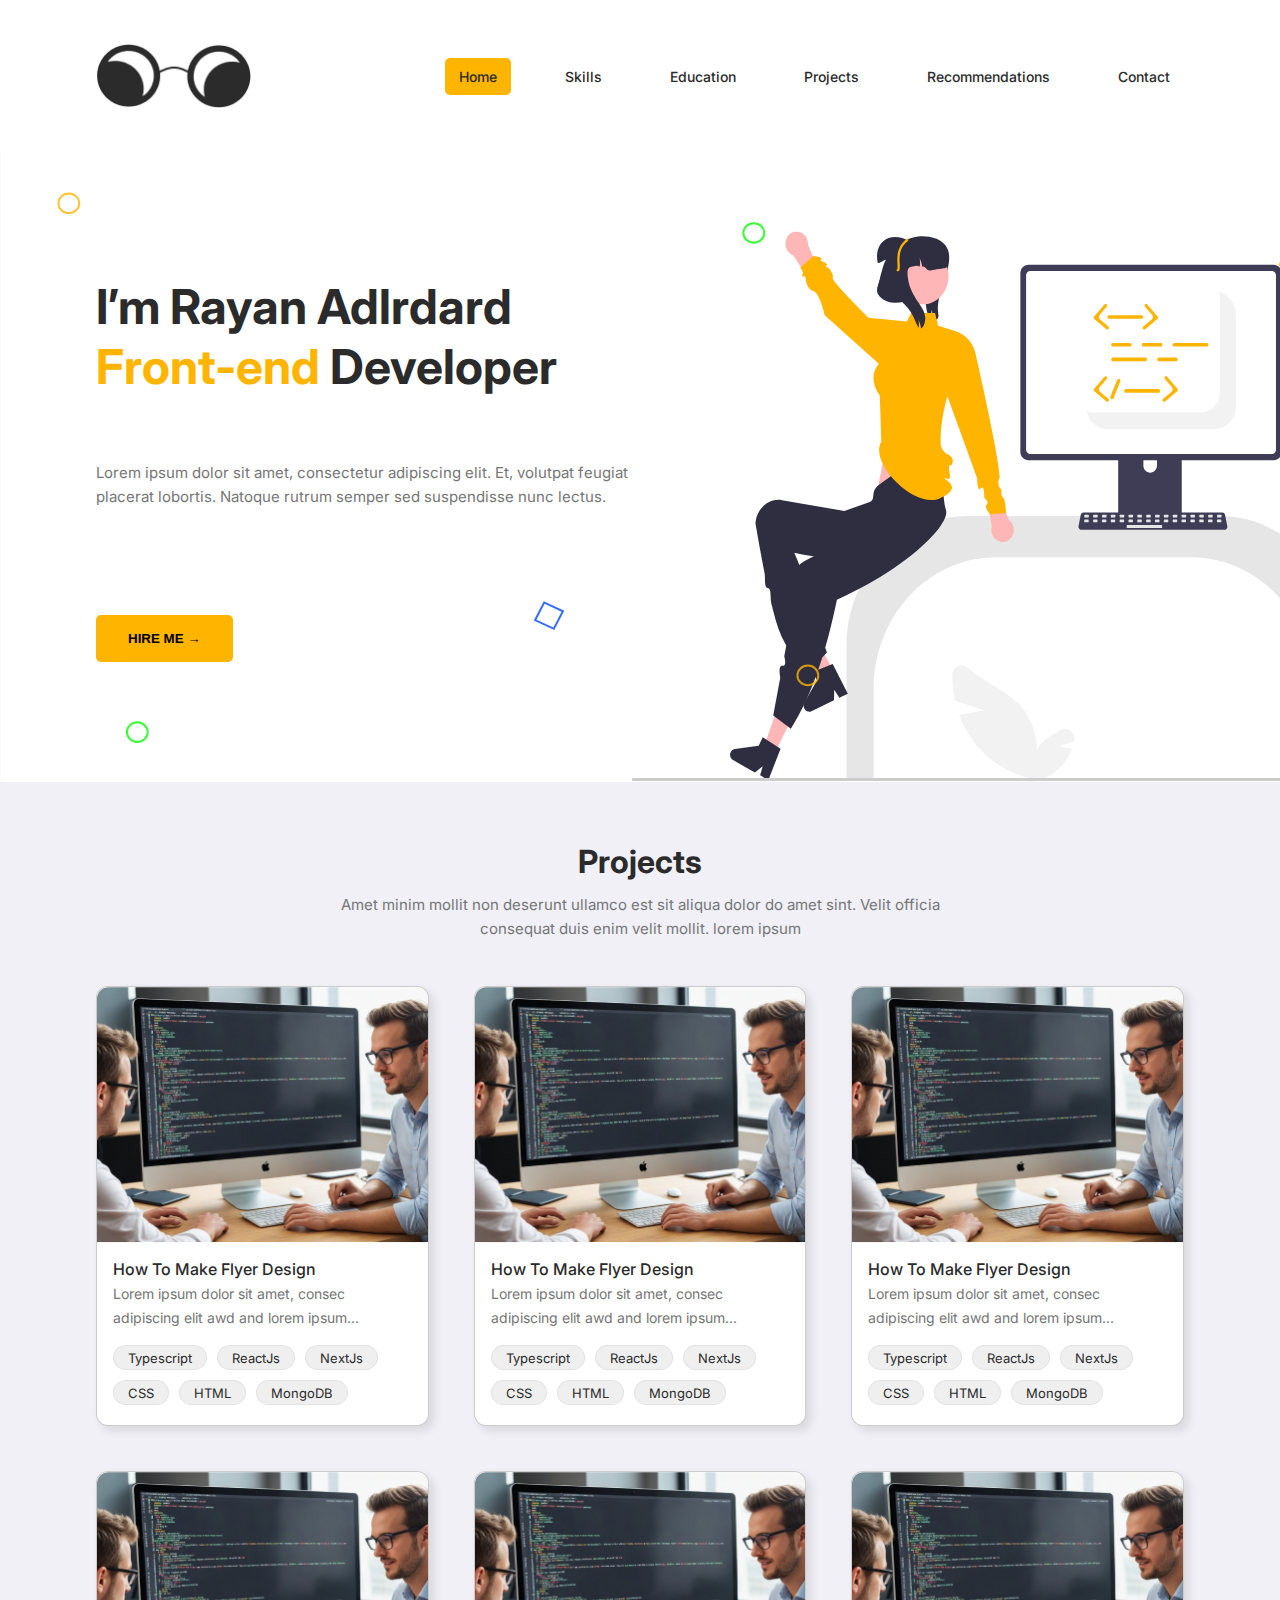
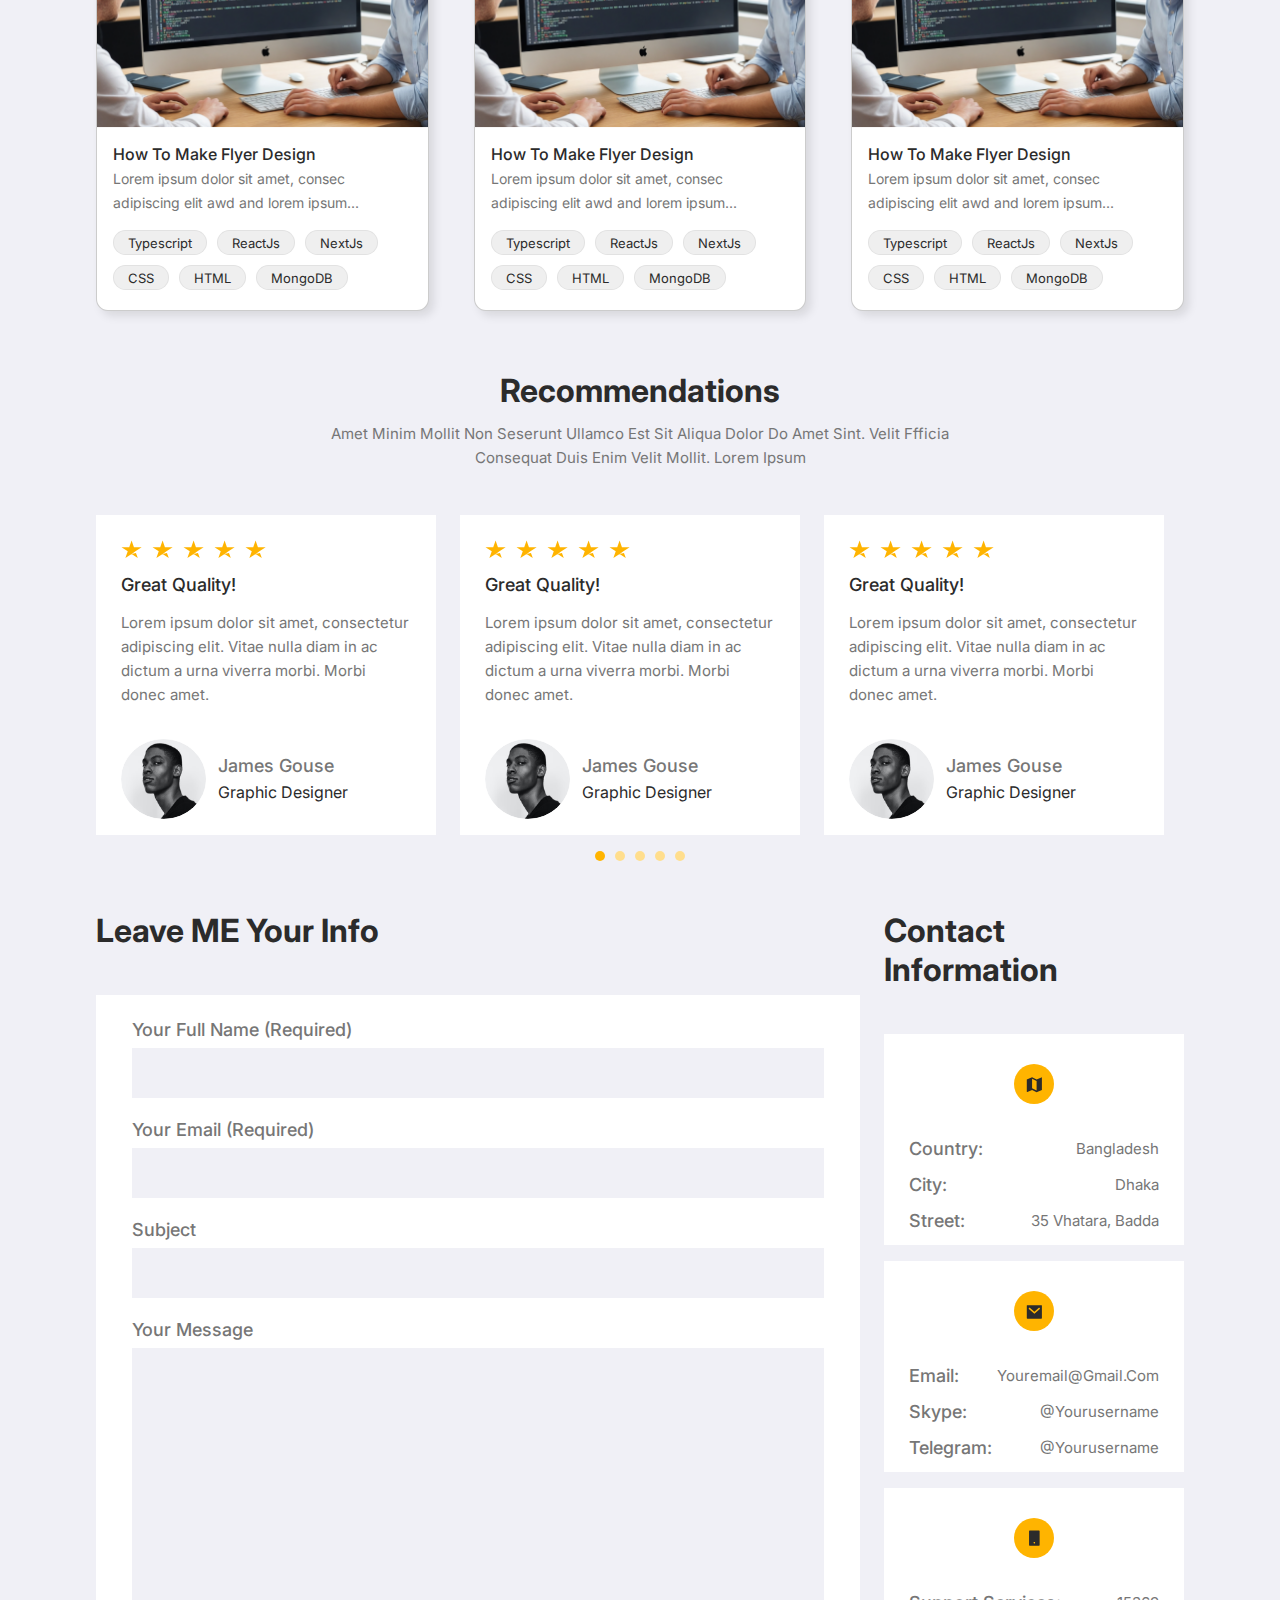
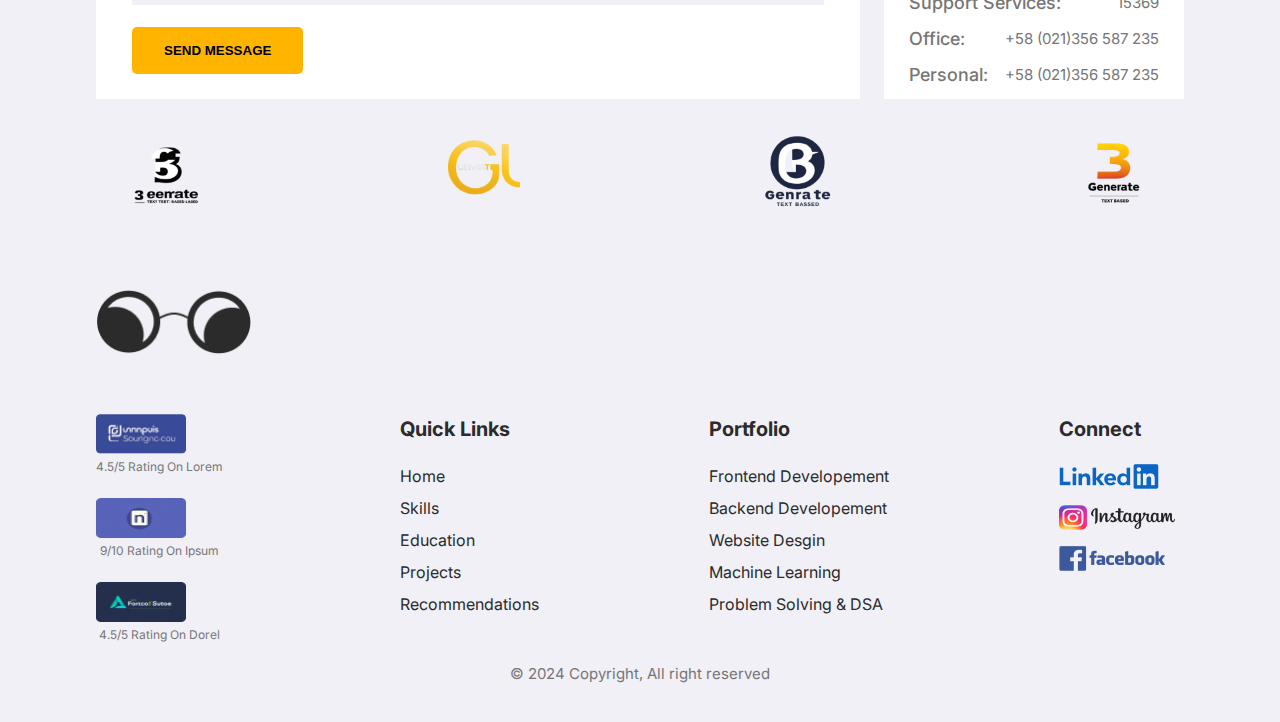
==== index.html @ db00ea4e "add carousel" ====
<!DOCTYPE html>
<html lang="en">

<head>
    <meta charset="UTF-8">
    <meta name="viewport" content="width=device-width, initial-scale=1.0">
    <title>Home</title>
    <link rel="preconnect" href="https://fonts.googleapis.com">
    <link rel="preconnect" href="https://fonts.gstatic.com" crossorigin>
    <link
        href="https://fonts.googleapis.com/css2?family=Inter:ital,opsz,wght@0,14..32,100..900;1,14..32,100..900&display=swap"
        rel="stylesheet">
    <link rel="stylesheet" href="styles.css">
</head>

<body>
    <header>
        <nav class="navbar">
            <img class="logo" src="public/logo.svg" alt="Rayan Adlrdard's Portfolio Site" />
            <ul class="navbar-links">
                <li class="active-nav"><a href="#">Home</a></li>
                <li><a href="skill.html">Skills</a></li>
                <li><a href="#">Education</a></li>
                <li><a href="#">Projects</a></li>
                <li><a href="#">Recommendations</a></li>
                <li><a href="#">Contact</a></li>
            </ul>
            <button class="hamburger-menu">
                <span></span>
                <span></span>
                <span></span>
            </button>
        </nav>
    </header>
    <main>
        <section class="hero two-col">
            <div class="hero-details">
                <h1>I’m Rayan Adlrdard <br> <span class="text-primary">Front-end</span> Developer</h1>
                <p>Lorem ipsum dolor sit amet, consectetur adipiscing elit. Et, volutpat feugiat placerat lobortis.
                    Natoque rutrum semper sed suspendisse nunc lectus.</p>
                <button class="button-primary">HIRE ME &rarr;</button>
            </div>
        </section>
        <section class="pt-60 flex-col align-center">
            <h2>Projects</h2>
            <p class="max-w-654-p">Amet minim mollit non deserunt ullamco est sit aliqua dolor do amet sint. Velit
                officia consequat duis
                enim velit mollit. lorem ipsum</p>
            <div class="project-cards">
                <div class="project-card">
                    <img src="public/project.png" alt="How To Make Flyer Design">
                    <div class="project-content flex-col">
                        <div>
                            <span class="project-title">How To Make Flyer Design</span>
                            <p>Lorem ipsum dolor sit amet, consec adipiscing elit awd and lorem ipsum...</p>
                        </div>
                        <div class="project-tags">
                            <span class="flex-center">Typescript</span>
                            <span class="flex-center">ReactJs</span>
                            <span class="flex-center">NextJs</span>
                            <span class="flex-center">CSS</span>
                            <span class="flex-center">HTML</span>
                            <span class="flex-center">MongoDB</span>
                        </div>
                    </div>
                </div>
                <div class="project-card">
                    <img src="public/project.png" alt="How To Make Flyer Design">
                    <div class="project-content flex-col">
                        <div>
                            <span class="project-title">How To Make Flyer Design</span>
                            <p>Lorem ipsum dolor sit amet, consec adipiscing elit awd and lorem ipsum...</p>
                        </div>
                        <div class="project-tags">
                            <span class="flex-center">Typescript</span>
                            <span class="flex-center">ReactJs</span>
                            <span class="flex-center">NextJs</span>
                            <span class="flex-center">CSS</span>
                            <span class="flex-center">HTML</span>
                            <span class="flex-center">MongoDB</span>
                        </div>
                    </div>
                </div>
                <div class="project-card">
                    <img src="public/project.png" alt="How To Make Flyer Design">
                    <div class="project-content flex-col">
                        <div>
                            <span class="project-title">How To Make Flyer Design</span>
                            <p>Lorem ipsum dolor sit amet, consec adipiscing elit awd and lorem ipsum...</p>
                        </div>
                        <div class="project-tags">
                            <span class="flex-center">Typescript</span>
                            <span class="flex-center">ReactJs</span>
                            <span class="flex-center">NextJs</span>
                            <span class="flex-center">CSS</span>
                            <span class="flex-center">HTML</span>
                            <span class="flex-center">MongoDB</span>
                        </div>
                    </div>
                </div>
                <div class="project-card">
                    <img src="public/project.png" alt="How To Make Flyer Design">
                    <div class="project-content flex-col">
                        <div>
                            <span class="project-title">How To Make Flyer Design</span>
                            <p>Lorem ipsum dolor sit amet, consec adipiscing elit awd and lorem ipsum...</p>
                        </div>
                        <div class="project-tags">
                            <span class="flex-center">Typescript</span>
                            <span class="flex-center">ReactJs</span>
                            <span class="flex-center">NextJs</span>
                            <span class="flex-center">CSS</span>
                            <span class="flex-center">HTML</span>
                            <span class="flex-center">MongoDB</span>
                        </div>
                    </div>
                </div>
                <div class="project-card">
                    <img src="public/project.png" alt="How To Make Flyer Design">
                    <div class="project-content flex-col">
                        <div>
                            <span class="project-title">How To Make Flyer Design</span>
                            <p>Lorem ipsum dolor sit amet, consec adipiscing elit awd and lorem ipsum...</p>
                        </div>
                        <div class="project-tags">
                            <span class="flex-center">Typescript</span>
                            <span class="flex-center">ReactJs</span>
                            <span class="flex-center">NextJs</span>
                            <span class="flex-center">CSS</span>
                            <span class="flex-center">HTML</span>
                            <span class="flex-center">MongoDB</span>
                        </div>
                    </div>
                </div>
                <div class="project-card">
                    <img src="public/project.png" alt="How To Make Flyer Design">
                    <div class="project-content flex-col">
                        <div>
                            <span class="project-title">How To Make Flyer Design</span>
                            <p>Lorem ipsum dolor sit amet, consec adipiscing elit awd and lorem ipsum...</p>
                        </div>
                        <div class="project-tags">
                            <span class="flex-center">Typescript</span>
                            <span class="flex-center">ReactJs</span>
                            <span class="flex-center">NextJs</span>
                            <span class="flex-center">CSS</span>
                            <span class="flex-center">HTML</span>
                            <span class="flex-center">MongoDB</span>
                        </div>
                    </div>
                </div>
            </div>
        </section>
        <section class="pt-60 flex-col align-center">
            <h2>Recommendations</h2>
            <p class="max-w-654-p">Amet Minim Mollit Non Seserunt Ullamco Est Sit Aliqua Dolor Do Amet Sint. Velit
                Ffficia Consequat Duis Enim Velit Mollit. Lorem Ipsum</p>
            <div class="carousel-container">
                <div class="carousel-wrapper flex gap-24">
                    <div class="recommendation-card">
                        <div class="flex gap-10 pb-16">
                            <img src="public/star.svg" alt="rating-star">
                            <img src="public/star.svg" alt="rating-star">
                            <img src="public/star.svg" alt="rating-star">
                            <img src="public/star.svg" alt="rating-star">
                            <img src="public/star.svg" alt="rating-star">
                        </div>
                        <p style="color: var(--text-dark);" class="heading-4 pb-16">Great Quality!</p>
                        <p class="pb-32">Lorem ipsum dolor sit amet, consectetur adipiscing elit. Vitae nulla diam in ac
                            dictum a urna
                            viverra morbi. Morbi donec amet.</p>
                        <div class="flex gap-12">
                            <img height="80" width="85" class="round" src="public/profile.png" alt="James Gouse">
                            <div class="flex-col justify-center gap-6">
                                <span class="heading-4">James Gouse</span>
                                <span>Graphic Designer</span>
                            </div>
                        </div>
                    </div>
                    <div class="recommendation-card">
                        <div class="flex gap-10 pb-16">
                            <img src="public/star.svg" alt="rating-star">
                            <img src="public/star.svg" alt="rating-star">
                            <img src="public/star.svg" alt="rating-star">
                            <img src="public/star.svg" alt="rating-star">
                            <img src="public/star.svg" alt="rating-star">
                        </div>
                        <p style="color: var(--text-dark);" class="heading-4 pb-16">Great Quality!</p>
                        <p class="pb-32">Lorem ipsum dolor sit amet, consectetur adipiscing elit. Vitae nulla diam in ac
                            dictum a urna
                            viverra morbi. Morbi donec amet.</p>
                        <div class="flex gap-12">
                            <img height="80" width="85" class="round" src="public/profile.png" alt="James Gouse">
                            <div class="flex-col justify-center gap-6">
                                <span class="heading-4">James Gouse</span>
                                <span>Graphic Designer</span>
                            </div>
                        </div>
                    </div>
                    <div class="recommendation-card">
                        <div class="flex gap-10 pb-16">
                            <img src="public/star.svg" alt="rating-star">
                            <img src="public/star.svg" alt="rating-star">
                            <img src="public/star.svg" alt="rating-star">
                            <img src="public/star.svg" alt="rating-star">
                            <img src="public/star.svg" alt="rating-star">
                        </div>
                        <p style="color: var(--text-dark);" class="heading-4 pb-16">Great Quality!</p>
                        <p class="pb-32">Lorem ipsum dolor sit amet, consectetur adipiscing elit. Vitae nulla diam in ac
                            dictum a urna
                            viverra morbi. Morbi donec amet.</p>
                        <div class="flex gap-12">
                            <img height="80" width="85" class="round" src="public/profile.png" alt="James Gouse">
                            <div class="flex-col justify-center gap-6">
                                <span class="heading-4">James Gouse</span>
                                <span>Graphic Designer</span>
                            </div>
                        </div>
                    </div>
                    <div class="recommendation-card">
                        <div class="flex gap-10 pb-16">
                            <img src="public/star.svg" alt="rating-star">
                            <img src="public/star.svg" alt="rating-star">
                            <img src="public/star.svg" alt="rating-star">
                            <img src="public/star.svg" alt="rating-star">
                            <img src="public/star.svg" alt="rating-star">
                        </div>
                        <p style="color: var(--text-dark);" class="heading-4 pb-16">Great Quality!</p>
                        <p class="pb-32">Lorem ipsum dolor sit amet, consectetur adipiscing elit. Vitae nulla diam in ac
                            dictum a urna
                            viverra morbi. Morbi donec amet.</p>
                        <div class="flex gap-12">
                            <img height="80" width="85" class="round" src="public/profile.png" alt="James Gouse">
                            <div class="flex-col justify-center gap-6">
                                <span class="heading-4">James Gouse</span>
                                <span>Graphic Designer</span>
                            </div>
                        </div>
                    </div>
                    <div class="recommendation-card">
                        <div class="flex gap-10 pb-16">
                            <img src="public/star.svg" alt="rating-star">
                            <img src="public/star.svg" alt="rating-star">
                            <img src="public/star.svg" alt="rating-star">
                            <img src="public/star.svg" alt="rating-star">
                            <img src="public/star.svg" alt="rating-star">
                        </div>
                        <p style="color: var(--text-dark);" class="heading-4 pb-16">Great Quality!</p>
                        <p class="pb-32">Lorem ipsum dolor sit amet, consectetur adipiscing elit. Vitae nulla diam in ac
                            dictum a urna
                            viverra morbi. Morbi donec amet.</p>
                        <div class="flex gap-12">
                            <img height="80" width="85" class="round" src="public/profile.png" alt="James Gouse">
                            <div class="flex-col justify-center gap-6">
                                <span class="heading-4">James Gouse</span>
                                <span>Graphic Designer</span>
                            </div>
                        </div>
                    </div>
                    <div class="recommendation-card">
                        <div class="flex gap-10 pb-16">
                            <img src="public/star.svg" alt="rating-star">
                            <img src="public/star.svg" alt="rating-star">
                            <img src="public/star.svg" alt="rating-star">
                            <img src="public/star.svg" alt="rating-star">
                            <img src="public/star.svg" alt="rating-star">
                        </div>
                        <p style="color: var(--text-dark);" class="heading-4 pb-16">Great Quality!</p>
                        <p class="pb-32">Lorem ipsum dolor sit amet, consectetur adipiscing elit. Vitae nulla diam in ac
                            dictum a urna
                            viverra morbi. Morbi donec amet.</p>
                        <div class="flex gap-12">
                            <img height="80" width="85" class="round" src="public/profile.png" alt="James Gouse">
                            <div class="flex-col justify-center gap-6">
                                <span class="heading-4">James Gouse</span>
                                <span>Graphic Designer</span>
                            </div>
                        </div>
                    </div>
                    <div class="recommendation-card">
                        <div class="flex gap-10 pb-16">
                            <img src="public/star.svg" alt="rating-star">
                            <img src="public/star.svg" alt="rating-star">
                            <img src="public/star.svg" alt="rating-star">
                            <img src="public/star.svg" alt="rating-star">
                            <img src="public/star.svg" alt="rating-star">
                        </div>
                        <p style="color: var(--text-dark);" class="heading-4 pb-16">Great Quality!</p>
                        <p class="pb-32">Lorem ipsum dolor sit amet, consectetur adipiscing elit. Vitae nulla diam in ac
                            dictum a urna
                            viverra morbi. Morbi donec amet.</p>
                        <div class="flex gap-12">
                            <img height="80" width="85" class="round" src="public/profile.png" alt="James Gouse">
                            <div class="flex-col justify-center gap-6">
                                <span class="heading-4">James Gouse</span>
                                <span>Graphic Designer</span>
                            </div>
                        </div>
                    </div>
                    <div class="recommendation-card">
                        <div class="flex gap-10 pb-16">
                            <img src="public/star.svg" alt="rating-star">
                            <img src="public/star.svg" alt="rating-star">
                            <img src="public/star.svg" alt="rating-star">
                            <img src="public/star.svg" alt="rating-star">
                            <img src="public/star.svg" alt="rating-star">
                        </div>
                        <p style="color: var(--text-dark);" class="heading-4 pb-16">Great Quality!</p>
                        <p class="pb-32">Lorem ipsum dolor sit amet, consectetur adipiscing elit. Vitae nulla diam in ac
                            dictum a urna
                            viverra morbi. Morbi donec amet.</p>
                        <div class="flex gap-12">
                            <img height="80" width="85" class="round" src="public/profile.png" alt="James Gouse">
                            <div class="flex-col justify-center gap-6">
                                <span class="heading-4">James Gouse</span>
                                <span>Graphic Designer</span>
                            </div>
                        </div>
                    </div>
                    <div class="recommendation-card">
                        <div class="flex gap-10 pb-16">
                            <img src="public/star.svg" alt="rating-star">
                            <img src="public/star.svg" alt="rating-star">
                            <img src="public/star.svg" alt="rating-star">
                            <img src="public/star.svg" alt="rating-star">
                            <img src="public/star.svg" alt="rating-star">
                        </div>
                        <p style="color: var(--text-dark);" class="heading-4 pb-16">Great Quality!</p>
                        <p class="pb-32">Lorem ipsum dolor sit amet, consectetur adipiscing elit. Vitae nulla diam in ac
                            dictum a urna
                            viverra morbi. Morbi donec amet.</p>
                        <div class="flex gap-12">
                            <img height="80" width="85" class="round" src="public/profile.png" alt="James Gouse">
                            <div class="flex-col justify-center gap-6">
                                <span class="heading-4">James Gouse</span>
                                <span>Graphic Designer</span>
                            </div>
                        </div>
                    </div>
                    <div class="recommendation-card">
                        <div class="flex gap-10 pb-16">
                            <img src="public/star.svg" alt="rating-star">
                            <img src="public/star.svg" alt="rating-star">
                            <img src="public/star.svg" alt="rating-star">
                            <img src="public/star.svg" alt="rating-star">
                            <img src="public/star.svg" alt="rating-star">
                        </div>
                        <p style="color: var(--text-dark);" class="heading-4 pb-16">Great Quality!</p>
                        <p class="pb-32">Lorem ipsum dolor sit amet, consectetur adipiscing elit. Vitae nulla diam in ac
                            dictum a urna
                            viverra morbi. Morbi donec amet.</p>
                        <div class="flex gap-12">
                            <img height="80" width="85" class="round" src="public/profile.png" alt="James Gouse">
                            <div class="flex-col justify-center gap-6">
                                <span class="heading-4">James Gouse</span>
                                <span>Graphic Designer</span>
                            </div>
                        </div>
                    </div>
                    <div class="recommendation-card">
                        <div class="flex gap-10 pb-16">
                            <img src="public/star.svg" alt="rating-star">
                            <img src="public/star.svg" alt="rating-star">
                            <img src="public/star.svg" alt="rating-star">
                            <img src="public/star.svg" alt="rating-star">
                            <img src="public/star.svg" alt="rating-star">
                        </div>
                        <p style="color: var(--text-dark);" class="heading-4 pb-16">Great Quality!</p>
                        <p class="pb-32">Lorem ipsum dolor sit amet, consectetur adipiscing elit. Vitae nulla diam in ac
                            dictum a urna
                            viverra morbi. Morbi donec amet.</p>
                        <div class="flex gap-12">
                            <img height="80" width="85" class="round" src="public/profile.png" alt="James Gouse">
                            <div class="flex-col justify-center gap-6">
                                <span class="heading-4">James Gouse</span>
                                <span>Graphic Designer</span>
                            </div>
                        </div>
                    </div>
                    <div class="recommendation-card">
                        <div class="flex gap-10 pb-16">
                            <img src="public/star.svg" alt="rating-star">
                            <img src="public/star.svg" alt="rating-star">
                            <img src="public/star.svg" alt="rating-star">
                            <img src="public/star.svg" alt="rating-star">
                            <img src="public/star.svg" alt="rating-star">
                        </div>
                        <p style="color: var(--text-dark);" class="heading-4 pb-16">Great Quality!</p>
                        <p class="pb-32">Lorem ipsum dolor sit amet, consectetur adipiscing elit. Vitae nulla diam in ac
                            dictum a urna
                            viverra morbi. Morbi donec amet.</p>
                        <div class="flex gap-12">
                            <img height="80" width="85" class="round" src="public/profile.png" alt="James Gouse">
                            <div class="flex-col justify-center gap-6">
                                <span class="heading-4">James Gouse</span>
                                <span>Graphic Designer</span>
                            </div>
                        </div>
                    </div>
                    <div class="recommendation-card">
                        <div class="flex gap-10 pb-16">
                            <img src="public/star.svg" alt="rating-star">
                            <img src="public/star.svg" alt="rating-star">
                            <img src="public/star.svg" alt="rating-star">
                            <img src="public/star.svg" alt="rating-star">
                            <img src="public/star.svg" alt="rating-star">
                        </div>
                        <p style="color: var(--text-dark);" class="heading-4 pb-16">Great Quality!</p>
                        <p class="pb-32">Lorem ipsum dolor sit amet, consectetur adipiscing elit. Vitae nulla diam in ac
                            dictum a urna
                            viverra morbi. Morbi donec amet.</p>
                        <div class="flex gap-12">
                            <img height="80" width="85" class="round" src="public/profile.png" alt="James Gouse">
                            <div class="flex-col justify-center gap-6">
                                <span class="heading-4">James Gouse</span>
                                <span>Graphic Designer</span>
                            </div>
                        </div>
                    </div>
                    <div class="recommendation-card">
                        <div class="flex gap-10 pb-16">
                            <img src="public/star.svg" alt="rating-star">
                            <img src="public/star.svg" alt="rating-star">
                            <img src="public/star.svg" alt="rating-star">
                            <img src="public/star.svg" alt="rating-star">
                            <img src="public/star.svg" alt="rating-star">
                        </div>
                        <p style="color: var(--text-dark);" class="heading-4 pb-16">Great Quality!</p>
                        <p class="pb-32">Lorem ipsum dolor sit amet, consectetur adipiscing elit. Vitae nulla diam in ac
                            dictum a urna
                            viverra morbi. Morbi donec amet.</p>
                        <div class="flex gap-12">
                            <img height="80" width="85" class="round" src="public/profile.png" alt="James Gouse">
                            <div class="flex-col justify-center gap-6">
                                <span class="heading-4">James Gouse</span>
                                <span>Graphic Designer</span>
                            </div>
                        </div>
                    </div>
                </div>
            </div>
            <div class="carousel-dots flex gap-10 mt-16">
            </div>
        </section>
        <section class="contact flex gap-24">
            <div class="flex-col leave-info">
                <h2>Leave ME Your Info</h2>
                <form class="flex-col gap-22">
                    <div class="flex-col gap-8">
                        <label class="heading-4" for="name">Your Full Name (Required)</label>
                        <input type="text" id="name">
                    </div>
                    <div class="flex-col gap-8">
                        <label class="heading-4" for="email">Your Email (Required)</label>
                        <input type="email" id="email">
                    </div>
                    <div class="flex-col gap-8">
                        <label class="heading-4" for="subject">Subject</label>
                        <input type="text" id="subject">
                    </div>
                    <div class="textarea-container flex-col gap-8">
                        <label class="heading-4" for="message">Your Message</label>
                        <textarea id="message"></textarea>
                    </div>
                    <button class="button-primary">SEND MESSAGE</button>
                </form>
            </div>
            <div class="contact-info">
                <h2>Contact Information</h2>
                <div class="flex-col gap-16">
                    <div class="low-width-contact-card flex-col gap-16">
                        <div class="contact-details flex-col align-center">
                            <span class="flex-center">
                                <img src="public/contact-map.svg" alt="Map">
                            </span>
                            <div class="flex-between flex-1 w-full">
                                <div class="flex-1 flex-col gap-16">
                                    <div class="flex-between">
                                        <span class="heading-4 flex-center">Country:</span>
                                        <p class="line-20">Bangladesh</span>
                                    </div>
                                    <div class="flex-between">
                                        <span class="heading-4 flex-center">City:</span>
                                        <p class="line-20">Dhaka</span>
                                    </div>
                                    <div class="flex-between">
                                        <span class="heading-4">Street:</span>
                                        <p class="line-20">35 Vhatara, Badda</span>
                                    </div>
                                </div>
                            </div>
                        </div>
                        <div class="contact-details flex-col align-center">
                            <span class="flex-center">
                                <img src="public/contact-mail.svg" alt="Mail">
                            </span>
                            <div class="flex-between flex-1 w-full">
                                <div class="flex-1 flex-col gap-16">
                                    <div class="flex-between">
                                        <span class="heading-4 flex-center">Email:</span>
                                        <p class="line-20">Youremail@Gmail.Com</span>
                                    </div>
                                    <div class="flex-between">
                                        <span class="heading-4 flex-center">Skype:</span>
                                        <p class="line-20">@Yourusername</span>
                                    </div>
                                    <div class="flex-between">
                                        <span class="heading-4">Telegram:</span>
                                        <p class="line-20">@Yourusername</span>
                                    </div>
                                </div>
                            </div>
                        </div>
                    </div>
                    <div class="contact-details flex-col align-center">
                        <span class="flex-center">
                            <img src="public/contact-phone.svg" alt="Phone">
                        </span>
                        <div class="flex-between flex-1 w-full">
                            <div class="flex-1 flex-col gap-16">
                                <div class="flex-between">
                                    <span class="heading-4 flex-center">Support Services:</span>
                                    <p class="line-20">15369</span>
                                </div>
                                <div class="flex-between">
                                    <span class="heading-4 flex-center">Office:</span>
                                    <p class="line-20">+58 (021)356 587 235</span>
                                </div>
                                <div class="flex-between">
                                    <span class="heading-4">Personal:</span>
                                    <p class="line-20">+58 (021)356 587 235</span>
                                </div>
                            </div>
                        </div>
                    </div>
                </div>
            </div>
        </section>
    </main>
    <footer class="flex-col">
        <div class="img-frame flex-between">
            <img src="public/Frame-1.png" alt="Frame 1">
            <img src="public/Frame-2.png" alt="Frame 2">
            <img src="public/Frame-3.png" alt="Frame 3">
            <img src="public/Frame-4.png" alt="Frame 4">
        </div>
        <div class="single-logo-container">
            <img class="logo" src="public/logo.svg" alt="">
        </div>
        <div class="footer-details flex-between">
            <div class="ratings flex-col">
                <div class="rating-icon flex-col">
                    <img src="public/upwork.png" alt="Upwork">
                    <span class="flex-center">4.5/5 Rating On Lorem</span>
                </div>
                <div class="rating-icon flex-col">
                    <img src="public/Ipsum.png" alt="Ipsum">
                    <span class="flex-center">9/10 Rating On Ipsum</span>
                </div>
                <div class="rating-icon flex-col">
                    <img src="public/Dorel.png" alt="Dorel">
                    <span class="flex-center">4.5/5 Rating On Dorel</span>
                </div>
            </div>
            <div class="flex-between gap-170">
                <div class="flex-col gap-20">
                    <p class="footer-links-header">Quick Links</p>
                    <div class="links flex-col gap-8">
                        <a href="#">Home</a>
                        <a href="#">Skills</a>
                        <a href="#">Education</a>
                        <a href="#">Projects</a>
                        <a href="#">Recommendations</a>
                    </div>
                </div>
                <div class="flex-col gap-20">
                    <p class="footer-links-header">Portfolio</p>
                    <div class="links flex-col gap-8">
                        <a href="#">Frontend Developement</a>
                        <a href="#">Backend Developement</a>
                        <a href="#">Website Desgin</a>
                        <a href="#">Machine Learning</a>
                        <a href="#">Problem Solving & DSA</a>
                    </div>
                </div>
                <div class="links-img-container flex-col gap-20">
                    <p class="footer-links-header">Connect</p>
                    <div class="links-img flex-col gap-16">
                        <a href="#">
                            <img src="public/LinkedIn.png" alt="LinkedIn">
                        </a>
                        <a href="#">
                            <img src="public/Instagram.png" alt="Instagram">
                        </a>
                        <a href="#">
                            <img src="public/Facebook.png" alt="Facebook">
                        </a>
                    </div>
                </div>
            </div>
        </div>
        <p class="text-center copyright">&copy; 2024 Copyright, All right reserved</p>
    </footer>
    <script src="carousel.js"></script>
</body>

</html>
---- styles.css ----
@import url("./styles/root.css");
@import url("./styles/navbar.css");
@import url("./styles/generic.css");
@import url("./styles/hero.css");
@import url("./styles/projectSection.css");
@import url("./styles/footer.css");
@import url("./styles/gaps.css");
@import url("./styles/contact.css");
@import url("./styles/margin.css");
@import url("./styles/padding.css");
@import url("./styles/skillSection.css");
@import url("./styles/grid.css");
@import url("./styles/modal.css");
@import url("./styles/recommendation.css");
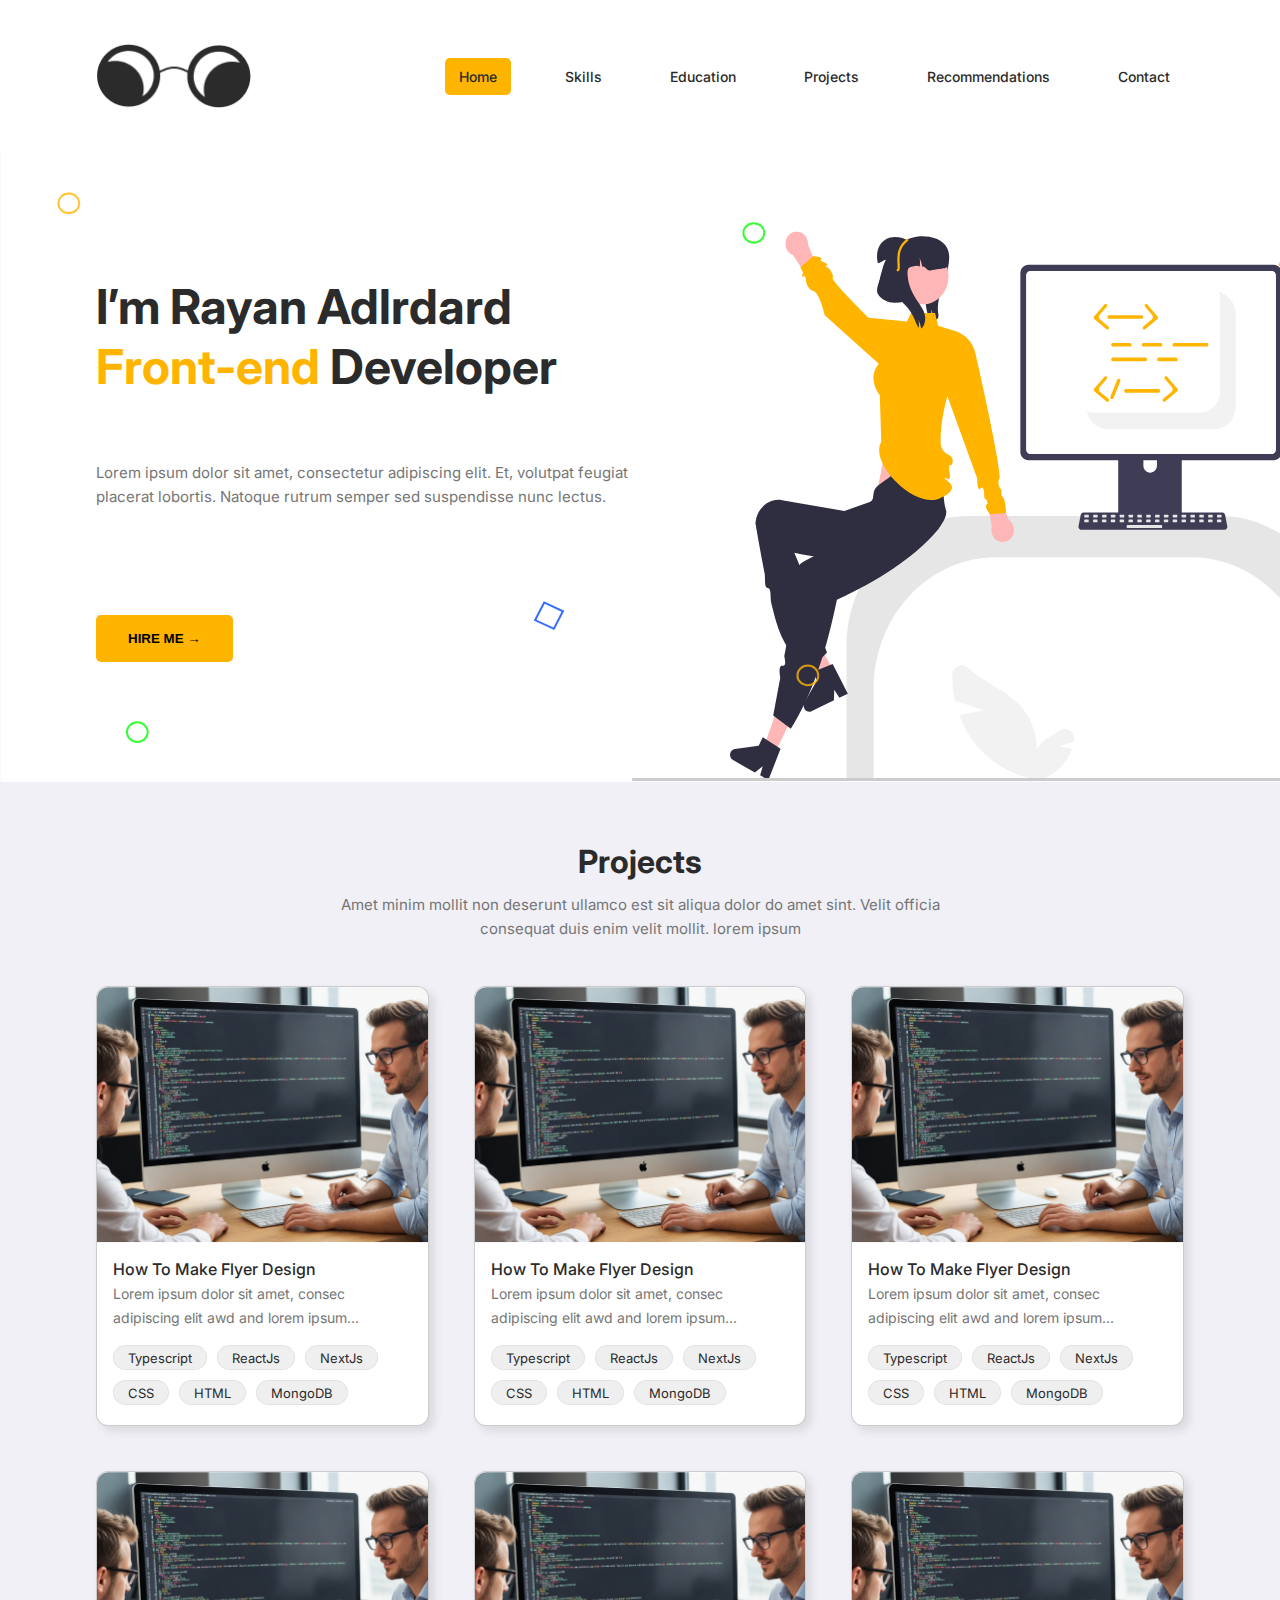
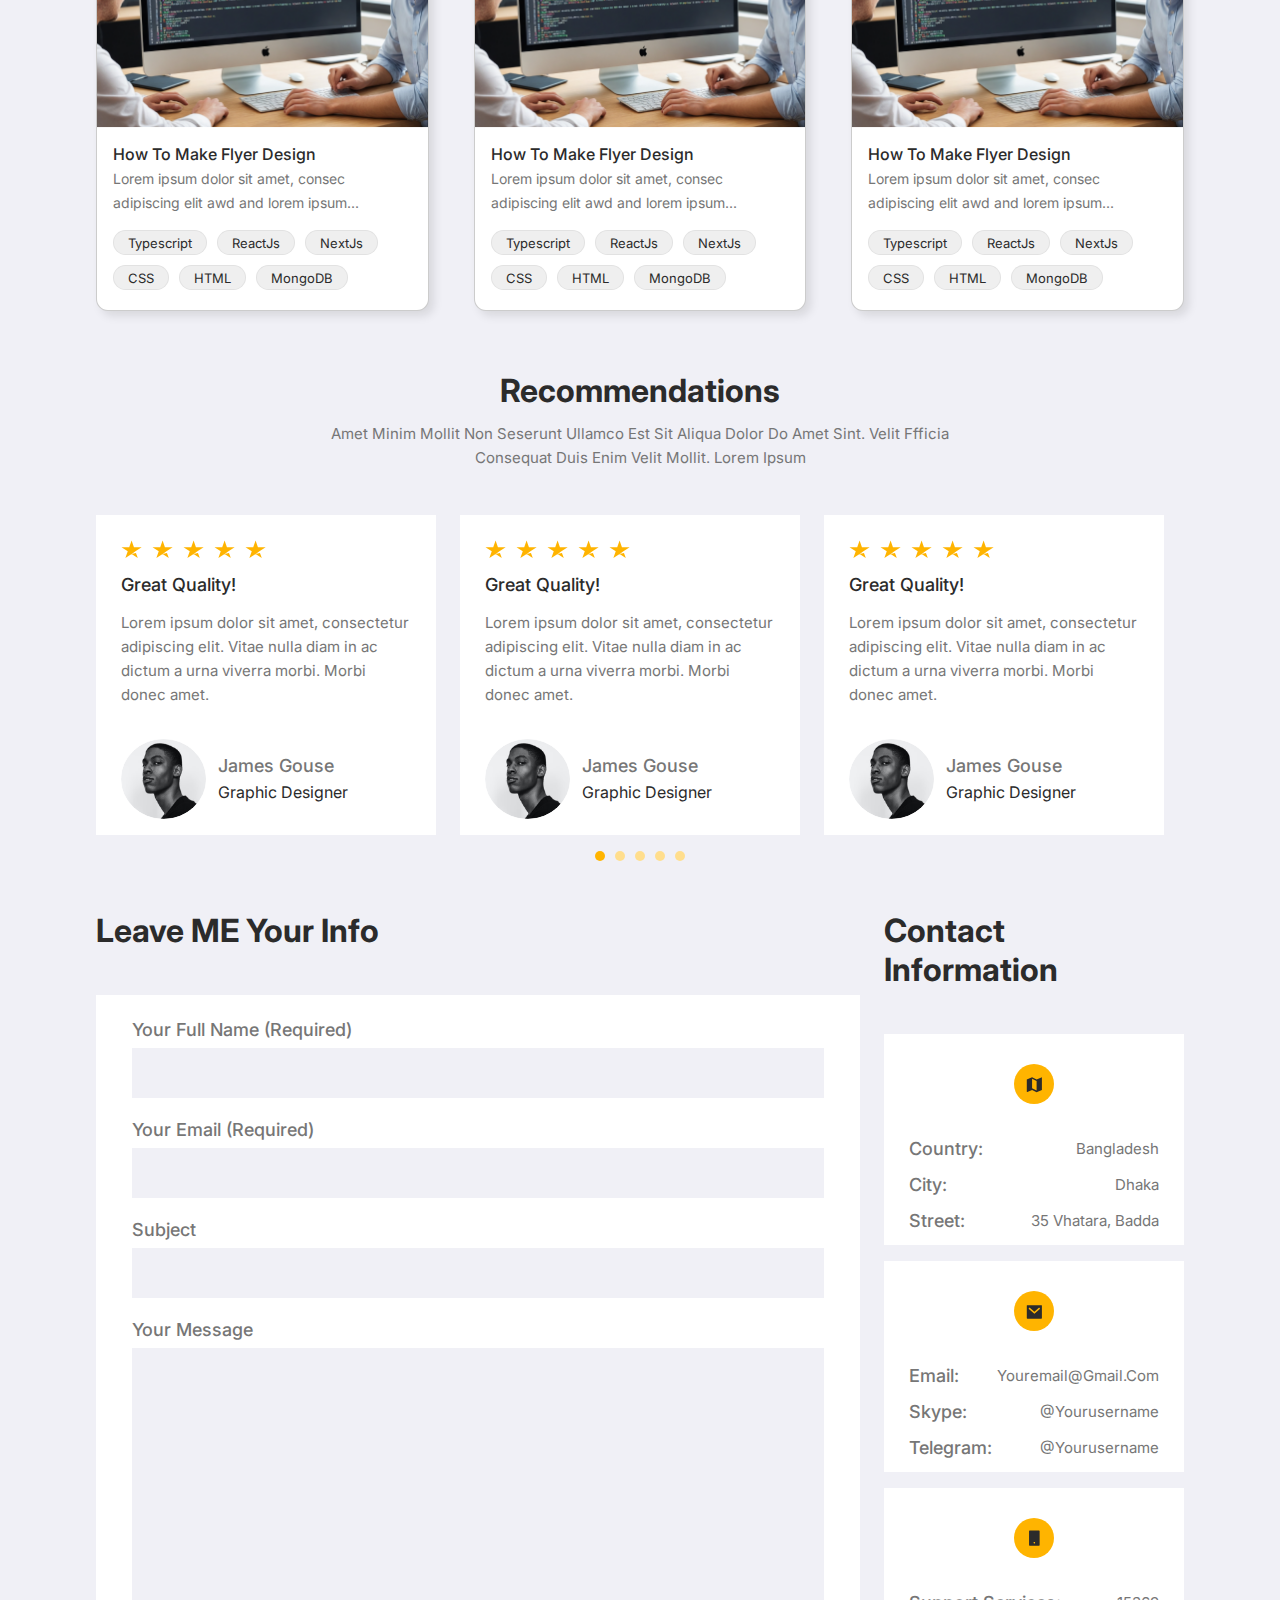
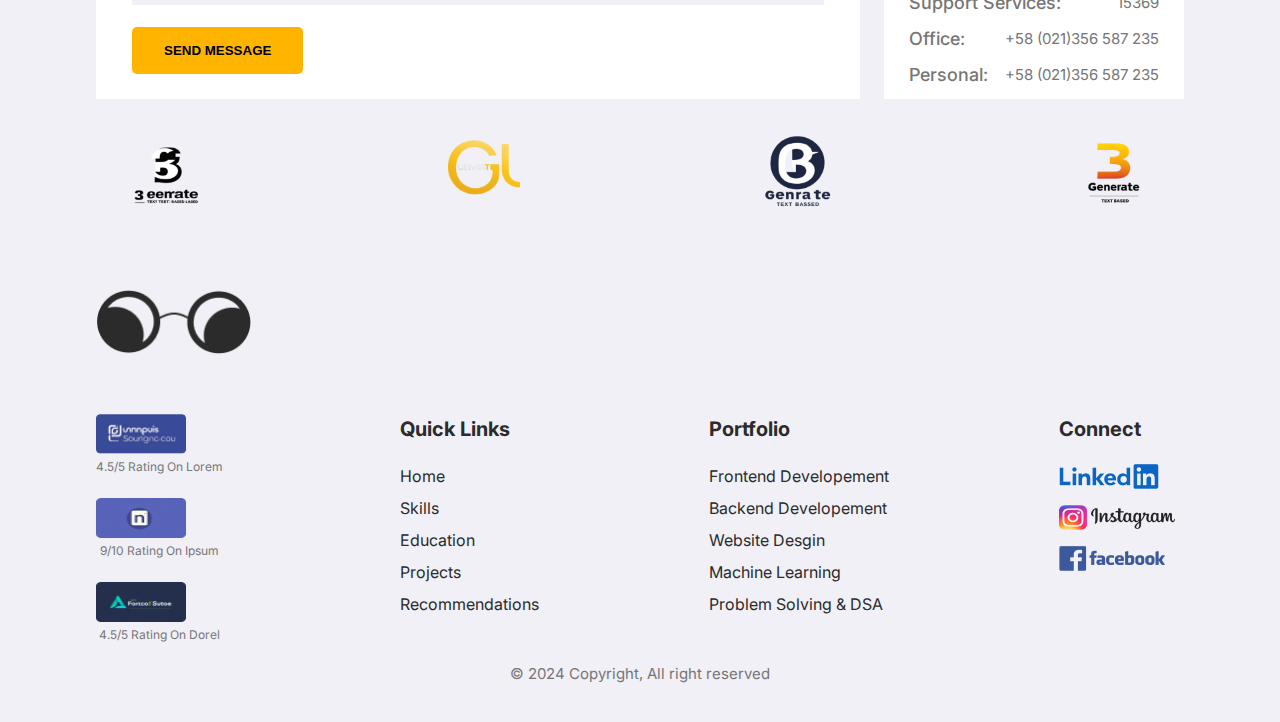
==== commit 3ec1c440: "add side menu, small changes" ====
--- a/index.html
+++ b/index.html
@@ -32,6 +32,24 @@
             </button>
         </nav>
     </header>
+    <div class="overlay"></div>
+    <nav class="side-menu">
+        <div class="py-24 flex-between align-center">
+            <img height="50" src="public/logo.svg" alt="Rayan Adlrdard's Portfolio Site" />
+            <button id="close-side-menu">
+                <span></span>
+                <span></span>
+            </button>
+        </div>
+        <ul>
+            <li><a href="#">Home</a></li>
+            <li><a href="skill.html">Skills</a></li>
+            <li><a href="#">Education</a></li>
+            <li><a href="#">Projects</a></li>
+            <li><a href="#">Recommendations</a></li>
+            <li><a href="#">Contact</a></li>
+        </ul>
+    </nav>
     <main>
         <section class="hero two-col">
             <div class="hero-details">
@@ -563,7 +581,7 @@
                 </div>
             </div>
             <div class="flex-between gap-170">
-                <div class="flex-col gap-20">
+                <div class="quick-links flex-col gap-20">
                     <p class="footer-links-header">Quick Links</p>
                     <div class="links flex-col gap-8">
                         <a href="#">Home</a>
@@ -573,7 +591,7 @@
                         <a href="#">Recommendations</a>
                     </div>
                 </div>
-                <div class="flex-col gap-20">
+                <div class="portfolio flex-col gap-20">
                     <p class="footer-links-header">Portfolio</p>
                     <div class="links flex-col gap-8">
                         <a href="#">Frontend Developement</a>
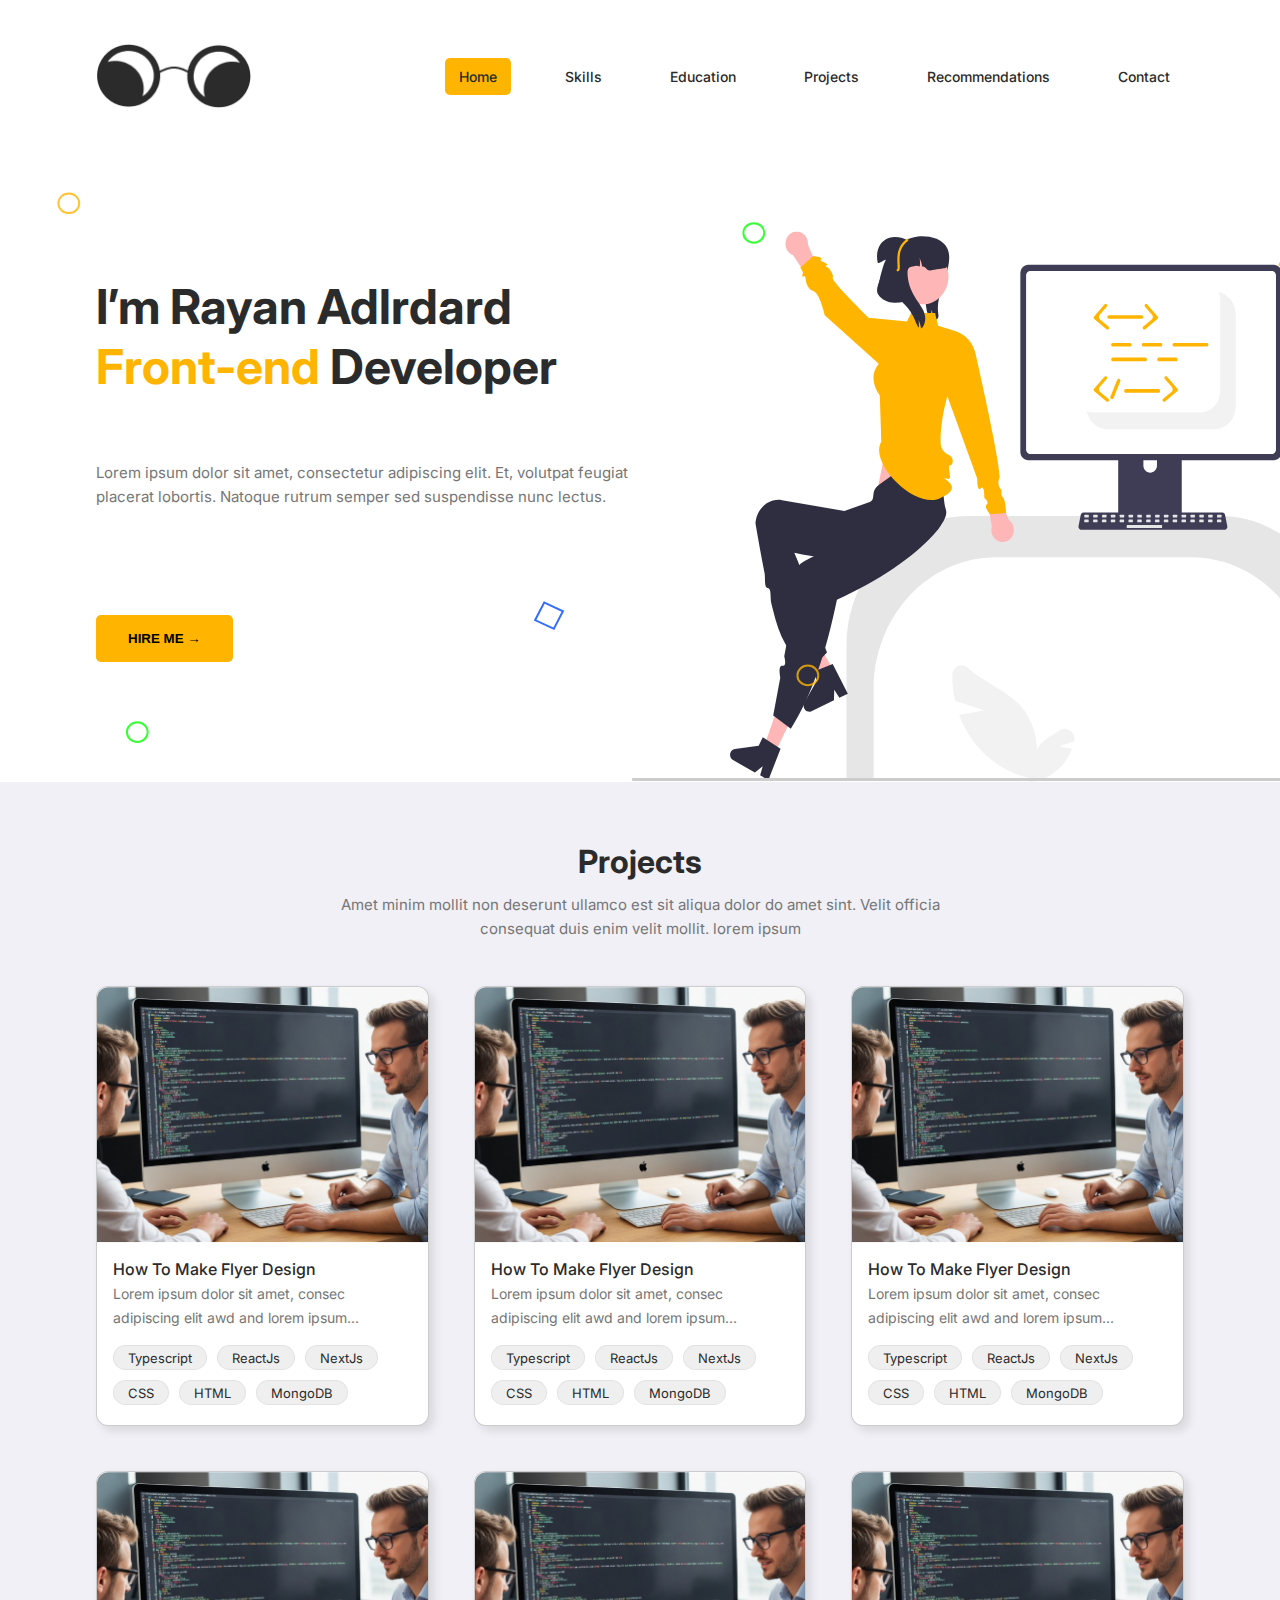
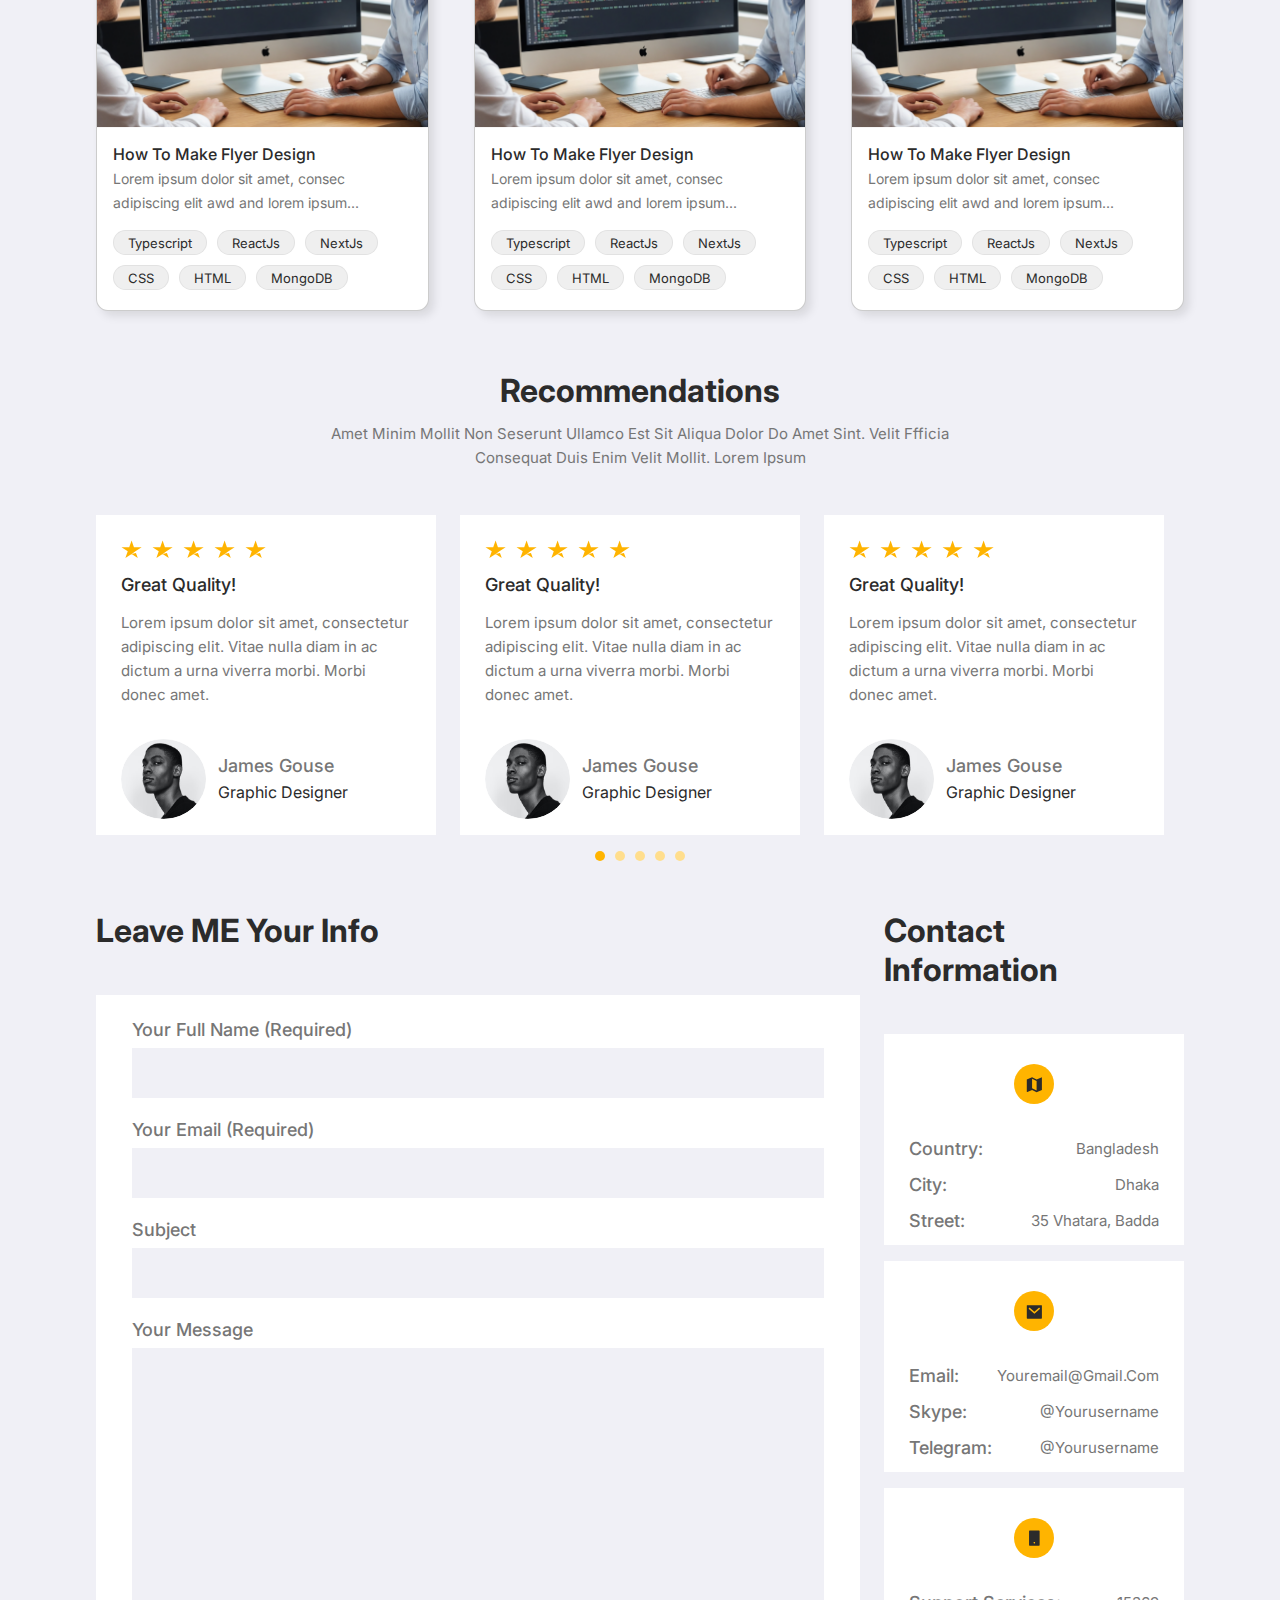
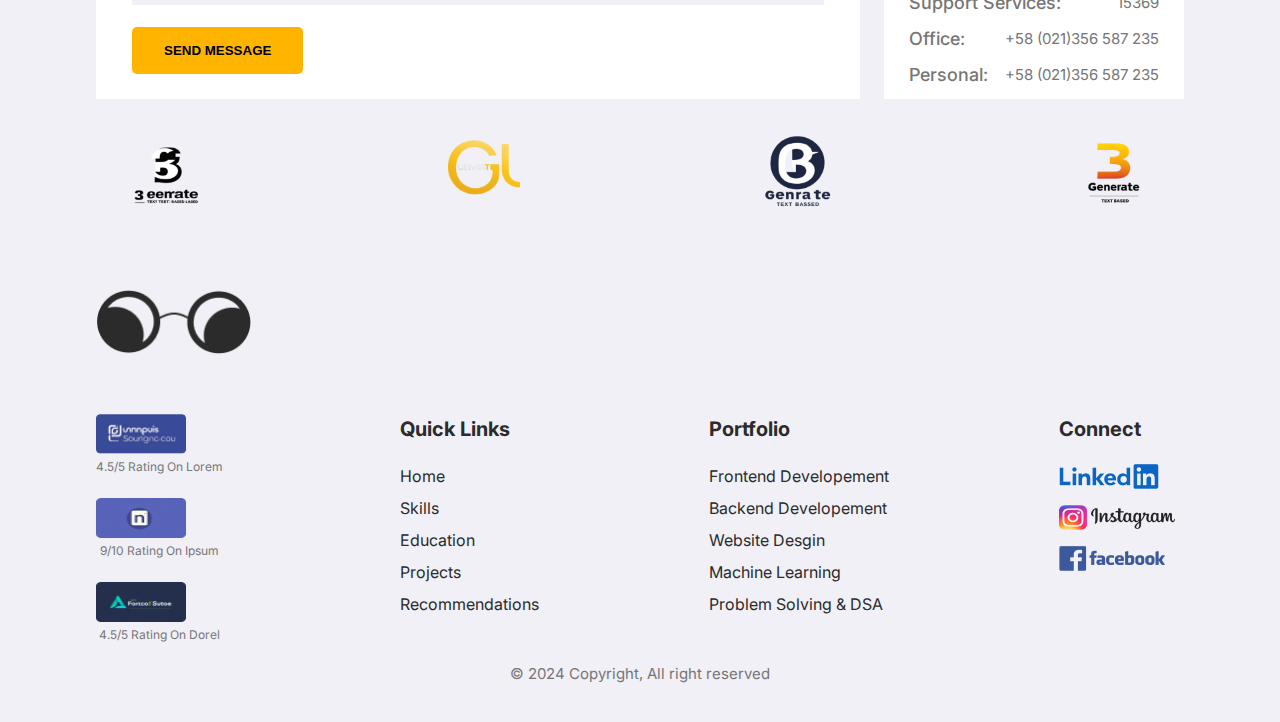
==== commit a4609969: "fix hero bg, screen size fixes" ====
--- a/index.html
+++ b/index.html
@@ -18,7 +18,7 @@
         <nav class="navbar">
             <img class="logo" src="public/logo.svg" alt="Rayan Adlrdard's Portfolio Site" />
             <ul class="navbar-links">
-                <li class="active-nav"><a href="#">Home</a></li>
+                <li class="active-nav"><a href="index.html">Home</a></li>
                 <li><a href="skill.html">Skills</a></li>
                 <li><a href="#">Education</a></li>
                 <li><a href="#">Projects</a></li>
@@ -41,7 +41,7 @@
                 <span></span>
             </button>
         </div>
-        <ul>
+        <ul class="text-center">
             <li><a href="#">Home</a></li>
             <li><a href="skill.html">Skills</a></li>
             <li><a href="#">Education</a></li>
@@ -51,14 +51,16 @@
         </ul>
     </nav>
     <main>
-        <section class="hero two-col">
-            <div class="hero-details">
-                <h1>I’m Rayan Adlrdard <br> <span class="text-primary">Front-end</span> Developer</h1>
-                <p>Lorem ipsum dolor sit amet, consectetur adipiscing elit. Et, volutpat feugiat placerat lobortis.
-                    Natoque rutrum semper sed suspendisse nunc lectus.</p>
-                <button class="button-primary">HIRE ME &rarr;</button>
-            </div>
-        </section>
+        <div class="bg-white">
+            <section class="hero two-col">
+                <div class="hero-details">
+                    <h1>I’m Rayan Adlrdard <br> <span class="text-primary">Front-end</span> Developer</h1>
+                    <p>Lorem ipsum dolor sit amet, consectetur adipiscing elit. Et, volutpat feugiat placerat lobortis.
+                        Natoque rutrum semper sed suspendisse nunc lectus.</p>
+                    <button class="button-primary">HIRE ME &rarr;</button>
+                </div>
+            </section>
+        </div>
         <section class="pt-60 flex-col align-center">
             <h2>Projects</h2>
             <p class="max-w-654-p">Amet minim mollit non deserunt ullamco est sit aliqua dolor do amet sint. Velit
@@ -584,11 +586,11 @@
                 <div class="quick-links flex-col gap-20">
                     <p class="footer-links-header">Quick Links</p>
                     <div class="links flex-col gap-8">
-                        <a href="#">Home</a>
-                        <a href="#">Skills</a>
-                        <a href="#">Education</a>
-                        <a href="#">Projects</a>
-                        <a href="#">Recommendations</a>
+                        <a href="index.html">Home</a>
+                        <a href="skill.html">Skills</a>
+                        <a href="/">Education</a>
+                        <a href="/">Projects</a>
+                        <a href="/">Recommendations</a>
                     </div>
                 </div>
                 <div class="portfolio flex-col gap-20">
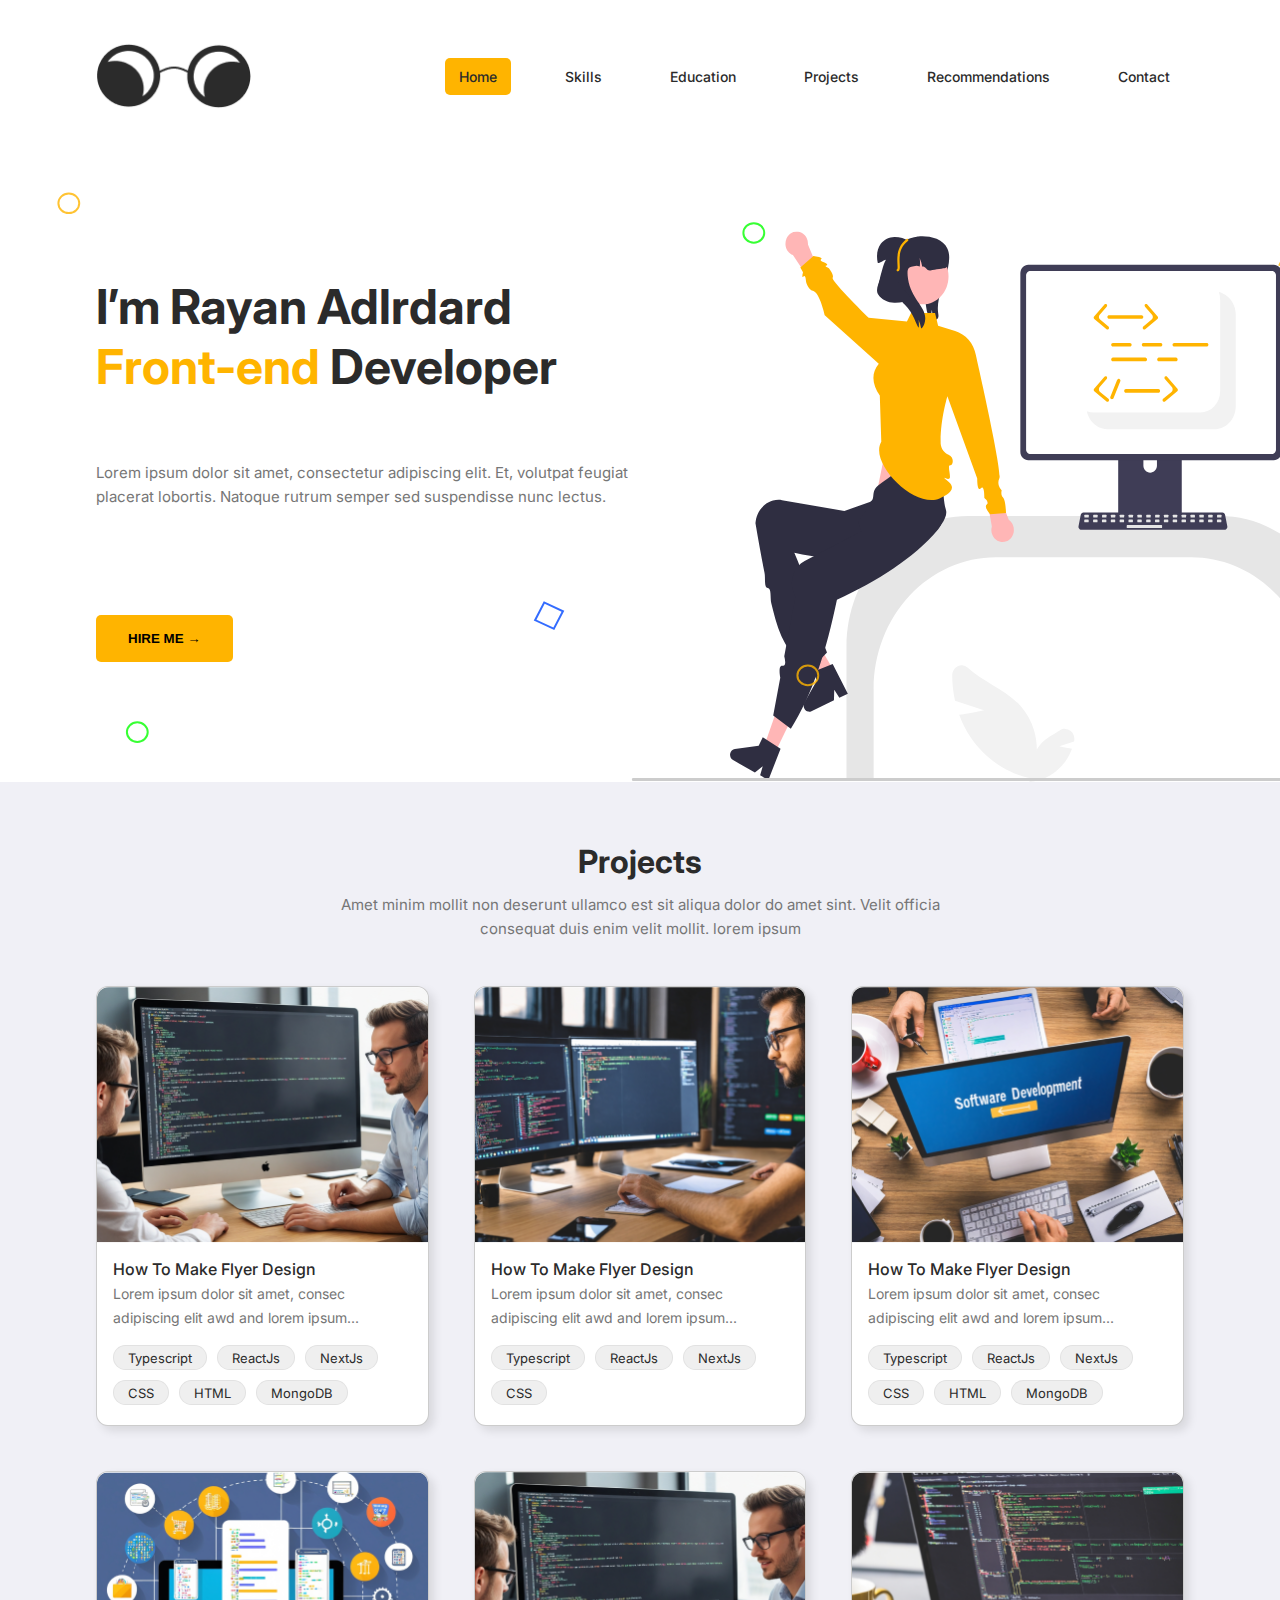
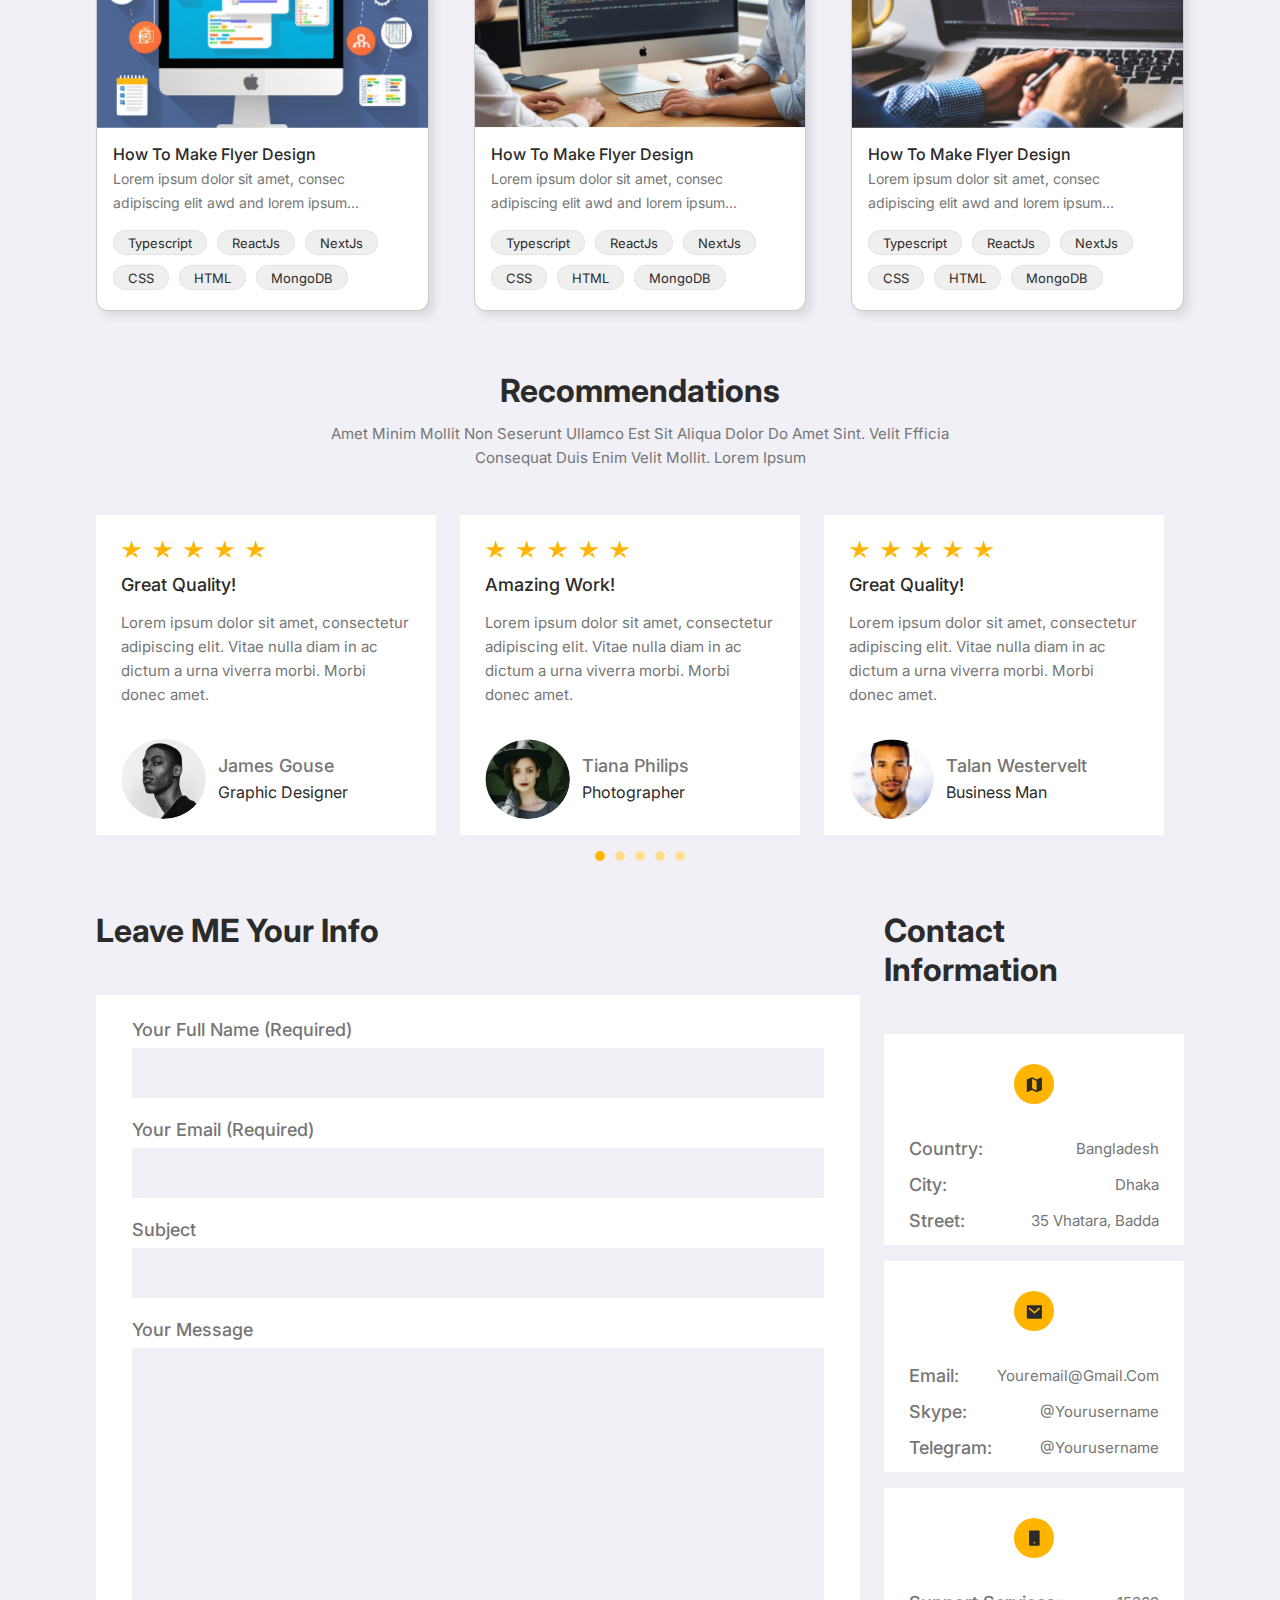
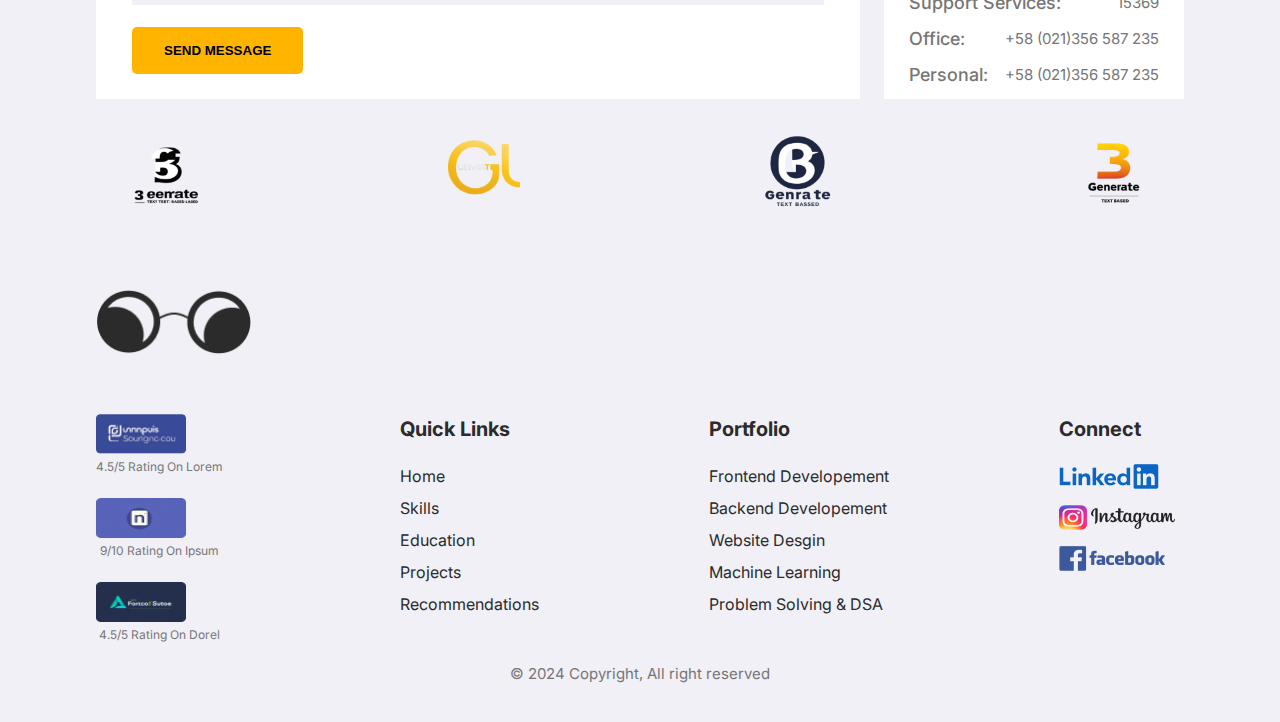
==== commit 1378958f: "fix images" ====
--- a/index.html
+++ b/index.html
@@ -68,7 +68,7 @@
                 enim velit mollit. lorem ipsum</p>
             <div class="project-cards">
                 <div class="project-card">
-                    <img src="public/project.png" alt="How To Make Flyer Design">
+                    <img src="public/project-1.png" alt="How To Make Flyer Design">
                     <div class="project-content flex-col">
                         <div>
                             <span class="project-title">How To Make Flyer Design</span>
@@ -85,7 +85,22 @@
                     </div>
                 </div>
                 <div class="project-card">
-                    <img src="public/project.png" alt="How To Make Flyer Design">
+                    <img src="public/project-2.png" alt="How To Make Flyer Design">
+                    <div class="project-content flex-col">
+                        <div>
+                            <span class="project-title">How To Make Flyer Design</span>
+                            <p>Lorem ipsum dolor sit amet, consec adipiscing elit awd and lorem ipsum...</p>
+                        </div>
+                        <div class="project-tags">
+                            <span class="flex-center">Typescript</span>
+                            <span class="flex-center">ReactJs</span>
+                            <span class="flex-center">NextJs</span>
+                            <span class="flex-center">CSS</span>
+                        </div>
+                    </div>
+                </div>
+                <div class="project-card">
+                    <img src="public/project-3.png" alt="How To Make Flyer Design">
                     <div class="project-content flex-col">
                         <div>
                             <span class="project-title">How To Make Flyer Design</span>
@@ -102,7 +117,7 @@
                     </div>
                 </div>
                 <div class="project-card">
-                    <img src="public/project.png" alt="How To Make Flyer Design">
+                    <img src="public/project-4.png" alt="How To Make Flyer Design">
                     <div class="project-content flex-col">
                         <div>
                             <span class="project-title">How To Make Flyer Design</span>
@@ -119,7 +134,7 @@
                     </div>
                 </div>
                 <div class="project-card">
-                    <img src="public/project.png" alt="How To Make Flyer Design">
+                    <img src="public/project-1.png" alt="How To Make Flyer Design">
                     <div class="project-content flex-col">
                         <div>
                             <span class="project-title">How To Make Flyer Design</span>
@@ -136,24 +151,7 @@
                     </div>
                 </div>
                 <div class="project-card">
-                    <img src="public/project.png" alt="How To Make Flyer Design">
-                    <div class="project-content flex-col">
-                        <div>
-                            <span class="project-title">How To Make Flyer Design</span>
-                            <p>Lorem ipsum dolor sit amet, consec adipiscing elit awd and lorem ipsum...</p>
-                        </div>
-                        <div class="project-tags">
-                            <span class="flex-center">Typescript</span>
-                            <span class="flex-center">ReactJs</span>
-                            <span class="flex-center">NextJs</span>
-                            <span class="flex-center">CSS</span>
-                            <span class="flex-center">HTML</span>
-                            <span class="flex-center">MongoDB</span>
-                        </div>
-                    </div>
-                </div>
-                <div class="project-card">
-                    <img src="public/project.png" alt="How To Make Flyer Design">
+                    <img src="public/project-5.png" alt="How To Make Flyer Design">
                     <div class="project-content flex-col">
                         <div>
                             <span class="project-title">How To Make Flyer Design</span>
@@ -190,7 +188,7 @@
                             dictum a urna
                             viverra morbi. Morbi donec amet.</p>
                         <div class="flex gap-12">
-                            <img height="80" width="85" class="round" src="public/profile.png" alt="James Gouse">
+                            <img height="80" width="85" class="round" src="public/profile-1.png" James Gouse">
                             <div class="flex-col justify-center gap-6">
                                 <span class="heading-4">James Gouse</span>
                                 <span>Graphic Designer</span>
@@ -205,12 +203,52 @@
                             <img src="public/star.svg" alt="rating-star">
                             <img src="public/star.svg" alt="rating-star">
                         </div>
-                        <p style="color: var(--text-dark);" class="heading-4 pb-16">Great Quality!</p>
-                        <p class="pb-32">Lorem ipsum dolor sit amet, consectetur adipiscing elit. Vitae nulla diam in ac
-                            dictum a urna
-                            viverra morbi. Morbi donec amet.</p>
-                        <div class="flex gap-12">
-                            <img height="80" width="85" class="round" src="public/profile.png" alt="James Gouse">
+                        <p style="color: var(--text-dark);" class="heading-4 pb-16">Amazing Work!</p>
+                        <p class="pb-32">Lorem ipsum dolor sit amet, consectetur adipiscing elit. Vitae nulla diam in ac
+                            dictum a urna
+                            viverra morbi. Morbi donec amet.</p>
+                        <div class="flex gap-12">
+                            <img height="80" width="85" class="round" src="public/profile-2.png" alt="Tiana Philips">
+                            <div class="flex-col justify-center gap-6">
+                                <span class="heading-4">Tiana Philips</span>
+                                <span>Photographer</span>
+                            </div>
+                        </div>
+                    </div>
+                    <div class="recommendation-card">
+                        <div class="flex gap-10 pb-16">
+                            <img src="public/star.svg" alt="rating-star">
+                            <img src="public/star.svg" alt="rating-star">
+                            <img src="public/star.svg" alt="rating-star">
+                            <img src="public/star.svg" alt="rating-star">
+                            <img src="public/star.svg" alt="rating-star">
+                        </div>
+                        <p style="color: var(--text-dark);" class="heading-4 pb-16">Great Quality!</p>
+                        <p class="pb-32">Lorem ipsum dolor sit amet, consectetur adipiscing elit. Vitae nulla diam in ac
+                            dictum a urna
+                            viverra morbi. Morbi donec amet.</p>
+                        <div class="flex gap-12">
+                            <img height="80" width="85" class="round" src="public/profile-3.png" alt="Talan Westervelt">
+                            <div class="flex-col justify-center gap-6">
+                                <span class="heading-4">Talan Westervelt</span>
+                                <span>Business Man</span>
+                            </div>
+                        </div>
+                    </div>
+                    <div class="recommendation-card">
+                        <div class="flex gap-10 pb-16">
+                            <img src="public/star.svg" alt="rating-star">
+                            <img src="public/star.svg" alt="rating-star">
+                            <img src="public/star.svg" alt="rating-star">
+                            <img src="public/star.svg" alt="rating-star">
+                            <img src="public/star.svg" alt="rating-star">
+                        </div>
+                        <p style="color: var(--text-dark);" class="heading-4 pb-16">Great Quality!</p>
+                        <p class="pb-32">Lorem ipsum dolor sit amet, consectetur adipiscing elit. Vitae nulla diam in ac
+                            dictum a urna
+                            viverra morbi. Morbi donec amet.</p>
+                        <div class="flex gap-12">
+                            <img height="80" width="85" class="round" src="public/profile-1.png" James Gouse">
                             <div class="flex-col justify-center gap-6">
                                 <span class="heading-4">James Gouse</span>
                                 <span>Graphic Designer</span>
@@ -225,12 +263,52 @@
                             <img src="public/star.svg" alt="rating-star">
                             <img src="public/star.svg" alt="rating-star">
                         </div>
-                        <p style="color: var(--text-dark);" class="heading-4 pb-16">Great Quality!</p>
-                        <p class="pb-32">Lorem ipsum dolor sit amet, consectetur adipiscing elit. Vitae nulla diam in ac
-                            dictum a urna
-                            viverra morbi. Morbi donec amet.</p>
-                        <div class="flex gap-12">
-                            <img height="80" width="85" class="round" src="public/profile.png" alt="James Gouse">
+                        <p style="color: var(--text-dark);" class="heading-4 pb-16">Amazing Work!</p>
+                        <p class="pb-32">Lorem ipsum dolor sit amet, consectetur adipiscing elit. Vitae nulla diam in ac
+                            dictum a urna
+                            viverra morbi. Morbi donec amet.</p>
+                        <div class="flex gap-12">
+                            <img height="80" width="85" class="round" src="public/profile-2.png" alt="Tiana Philips">
+                            <div class="flex-col justify-center gap-6">
+                                <span class="heading-4">Tiana Philips</span>
+                                <span>Photographer</span>
+                            </div>
+                        </div>
+                    </div>
+                    <div class="recommendation-card">
+                        <div class="flex gap-10 pb-16">
+                            <img src="public/star.svg" alt="rating-star">
+                            <img src="public/star.svg" alt="rating-star">
+                            <img src="public/star.svg" alt="rating-star">
+                            <img src="public/star.svg" alt="rating-star">
+                            <img src="public/star.svg" alt="rating-star">
+                        </div>
+                        <p style="color: var(--text-dark);" class="heading-4 pb-16">Great Quality!</p>
+                        <p class="pb-32">Lorem ipsum dolor sit amet, consectetur adipiscing elit. Vitae nulla diam in ac
+                            dictum a urna
+                            viverra morbi. Morbi donec amet.</p>
+                        <div class="flex gap-12">
+                            <img height="80" width="85" class="round" src="public/profile-3.png" alt="Talan Westervelt">
+                            <div class="flex-col justify-center gap-6">
+                                <span class="heading-4">Talan Westervelt</span>
+                                <span>Business Man</span>
+                            </div>
+                        </div>
+                    </div>
+                    <div class="recommendation-card">
+                        <div class="flex gap-10 pb-16">
+                            <img src="public/star.svg" alt="rating-star">
+                            <img src="public/star.svg" alt="rating-star">
+                            <img src="public/star.svg" alt="rating-star">
+                            <img src="public/star.svg" alt="rating-star">
+                            <img src="public/star.svg" alt="rating-star">
+                        </div>
+                        <p style="color: var(--text-dark);" class="heading-4 pb-16">Great Quality!</p>
+                        <p class="pb-32">Lorem ipsum dolor sit amet, consectetur adipiscing elit. Vitae nulla diam in ac
+                            dictum a urna
+                            viverra morbi. Morbi donec amet.</p>
+                        <div class="flex gap-12">
+                            <img height="80" width="85" class="round" src="public/profile-1.png" James Gouse">
                             <div class="flex-col justify-center gap-6">
                                 <span class="heading-4">James Gouse</span>
                                 <span>Graphic Designer</span>
@@ -245,12 +323,52 @@
                             <img src="public/star.svg" alt="rating-star">
                             <img src="public/star.svg" alt="rating-star">
                         </div>
-                        <p style="color: var(--text-dark);" class="heading-4 pb-16">Great Quality!</p>
-                        <p class="pb-32">Lorem ipsum dolor sit amet, consectetur adipiscing elit. Vitae nulla diam in ac
-                            dictum a urna
-                            viverra morbi. Morbi donec amet.</p>
-                        <div class="flex gap-12">
-                            <img height="80" width="85" class="round" src="public/profile.png" alt="James Gouse">
+                        <p style="color: var(--text-dark);" class="heading-4 pb-16">Amazing Work!</p>
+                        <p class="pb-32">Lorem ipsum dolor sit amet, consectetur adipiscing elit. Vitae nulla diam in ac
+                            dictum a urna
+                            viverra morbi. Morbi donec amet.</p>
+                        <div class="flex gap-12">
+                            <img height="80" width="85" class="round" src="public/profile-2.png" alt="Tiana Philips">
+                            <div class="flex-col justify-center gap-6">
+                                <span class="heading-4">Tiana Philips</span>
+                                <span>Photographer</span>
+                            </div>
+                        </div>
+                    </div>
+                    <div class="recommendation-card">
+                        <div class="flex gap-10 pb-16">
+                            <img src="public/star.svg" alt="rating-star">
+                            <img src="public/star.svg" alt="rating-star">
+                            <img src="public/star.svg" alt="rating-star">
+                            <img src="public/star.svg" alt="rating-star">
+                            <img src="public/star.svg" alt="rating-star">
+                        </div>
+                        <p style="color: var(--text-dark);" class="heading-4 pb-16">Great Quality!</p>
+                        <p class="pb-32">Lorem ipsum dolor sit amet, consectetur adipiscing elit. Vitae nulla diam in ac
+                            dictum a urna
+                            viverra morbi. Morbi donec amet.</p>
+                        <div class="flex gap-12">
+                            <img height="80" width="85" class="round" src="public/profile-3.png" alt="Talan Westervelt">
+                            <div class="flex-col justify-center gap-6">
+                                <span class="heading-4">Talan Westervelt</span>
+                                <span>Business Man</span>
+                            </div>
+                        </div>
+                    </div>
+                    <div class="recommendation-card">
+                        <div class="flex gap-10 pb-16">
+                            <img src="public/star.svg" alt="rating-star">
+                            <img src="public/star.svg" alt="rating-star">
+                            <img src="public/star.svg" alt="rating-star">
+                            <img src="public/star.svg" alt="rating-star">
+                            <img src="public/star.svg" alt="rating-star">
+                        </div>
+                        <p style="color: var(--text-dark);" class="heading-4 pb-16">Great Quality!</p>
+                        <p class="pb-32">Lorem ipsum dolor sit amet, consectetur adipiscing elit. Vitae nulla diam in ac
+                            dictum a urna
+                            viverra morbi. Morbi donec amet.</p>
+                        <div class="flex gap-12">
+                            <img height="80" width="85" class="round" src="public/profile-1.png" James Gouse">
                             <div class="flex-col justify-center gap-6">
                                 <span class="heading-4">James Gouse</span>
                                 <span>Graphic Designer</span>
@@ -265,12 +383,52 @@
                             <img src="public/star.svg" alt="rating-star">
                             <img src="public/star.svg" alt="rating-star">
                         </div>
-                        <p style="color: var(--text-dark);" class="heading-4 pb-16">Great Quality!</p>
-                        <p class="pb-32">Lorem ipsum dolor sit amet, consectetur adipiscing elit. Vitae nulla diam in ac
-                            dictum a urna
-                            viverra morbi. Morbi donec amet.</p>
-                        <div class="flex gap-12">
-                            <img height="80" width="85" class="round" src="public/profile.png" alt="James Gouse">
+                        <p style="color: var(--text-dark);" class="heading-4 pb-16">Amazing Work!</p>
+                        <p class="pb-32">Lorem ipsum dolor sit amet, consectetur adipiscing elit. Vitae nulla diam in ac
+                            dictum a urna
+                            viverra morbi. Morbi donec amet.</p>
+                        <div class="flex gap-12">
+                            <img height="80" width="85" class="round" src="public/profile-2.png" alt="Tiana Philips">
+                            <div class="flex-col justify-center gap-6">
+                                <span class="heading-4">Tiana Philips</span>
+                                <span>Photographer</span>
+                            </div>
+                        </div>
+                    </div>
+                    <div class="recommendation-card">
+                        <div class="flex gap-10 pb-16">
+                            <img src="public/star.svg" alt="rating-star">
+                            <img src="public/star.svg" alt="rating-star">
+                            <img src="public/star.svg" alt="rating-star">
+                            <img src="public/star.svg" alt="rating-star">
+                            <img src="public/star.svg" alt="rating-star">
+                        </div>
+                        <p style="color: var(--text-dark);" class="heading-4 pb-16">Great Quality!</p>
+                        <p class="pb-32">Lorem ipsum dolor sit amet, consectetur adipiscing elit. Vitae nulla diam in ac
+                            dictum a urna
+                            viverra morbi. Morbi donec amet.</p>
+                        <div class="flex gap-12">
+                            <img height="80" width="85" class="round" src="public/profile-3.png" alt="Talan Westervelt">
+                            <div class="flex-col justify-center gap-6">
+                                <span class="heading-4">Talan Westervelt</span>
+                                <span>Business Man</span>
+                            </div>
+                        </div>
+                    </div>
+                    <div class="recommendation-card">
+                        <div class="flex gap-10 pb-16">
+                            <img src="public/star.svg" alt="rating-star">
+                            <img src="public/star.svg" alt="rating-star">
+                            <img src="public/star.svg" alt="rating-star">
+                            <img src="public/star.svg" alt="rating-star">
+                            <img src="public/star.svg" alt="rating-star">
+                        </div>
+                        <p style="color: var(--text-dark);" class="heading-4 pb-16">Great Quality!</p>
+                        <p class="pb-32">Lorem ipsum dolor sit amet, consectetur adipiscing elit. Vitae nulla diam in ac
+                            dictum a urna
+                            viverra morbi. Morbi donec amet.</p>
+                        <div class="flex gap-12">
+                            <img height="80" width="85" class="round" src="public/profile-1.png" James Gouse">
                             <div class="flex-col justify-center gap-6">
                                 <span class="heading-4">James Gouse</span>
                                 <span>Graphic Designer</span>
@@ -285,175 +443,35 @@
                             <img src="public/star.svg" alt="rating-star">
                             <img src="public/star.svg" alt="rating-star">
                         </div>
-                        <p style="color: var(--text-dark);" class="heading-4 pb-16">Great Quality!</p>
-                        <p class="pb-32">Lorem ipsum dolor sit amet, consectetur adipiscing elit. Vitae nulla diam in ac
-                            dictum a urna
-                            viverra morbi. Morbi donec amet.</p>
-                        <div class="flex gap-12">
-                            <img height="80" width="85" class="round" src="public/profile.png" alt="James Gouse">
-                            <div class="flex-col justify-center gap-6">
-                                <span class="heading-4">James Gouse</span>
-                                <span>Graphic Designer</span>
-                            </div>
-                        </div>
-                    </div>
-                    <div class="recommendation-card">
-                        <div class="flex gap-10 pb-16">
-                            <img src="public/star.svg" alt="rating-star">
-                            <img src="public/star.svg" alt="rating-star">
-                            <img src="public/star.svg" alt="rating-star">
-                            <img src="public/star.svg" alt="rating-star">
-                            <img src="public/star.svg" alt="rating-star">
-                        </div>
-                        <p style="color: var(--text-dark);" class="heading-4 pb-16">Great Quality!</p>
-                        <p class="pb-32">Lorem ipsum dolor sit amet, consectetur adipiscing elit. Vitae nulla diam in ac
-                            dictum a urna
-                            viverra morbi. Morbi donec amet.</p>
-                        <div class="flex gap-12">
-                            <img height="80" width="85" class="round" src="public/profile.png" alt="James Gouse">
-                            <div class="flex-col justify-center gap-6">
-                                <span class="heading-4">James Gouse</span>
-                                <span>Graphic Designer</span>
-                            </div>
-                        </div>
-                    </div>
-                    <div class="recommendation-card">
-                        <div class="flex gap-10 pb-16">
-                            <img src="public/star.svg" alt="rating-star">
-                            <img src="public/star.svg" alt="rating-star">
-                            <img src="public/star.svg" alt="rating-star">
-                            <img src="public/star.svg" alt="rating-star">
-                            <img src="public/star.svg" alt="rating-star">
-                        </div>
-                        <p style="color: var(--text-dark);" class="heading-4 pb-16">Great Quality!</p>
-                        <p class="pb-32">Lorem ipsum dolor sit amet, consectetur adipiscing elit. Vitae nulla diam in ac
-                            dictum a urna
-                            viverra morbi. Morbi donec amet.</p>
-                        <div class="flex gap-12">
-                            <img height="80" width="85" class="round" src="public/profile.png" alt="James Gouse">
-                            <div class="flex-col justify-center gap-6">
-                                <span class="heading-4">James Gouse</span>
-                                <span>Graphic Designer</span>
-                            </div>
-                        </div>
-                    </div>
-                    <div class="recommendation-card">
-                        <div class="flex gap-10 pb-16">
-                            <img src="public/star.svg" alt="rating-star">
-                            <img src="public/star.svg" alt="rating-star">
-                            <img src="public/star.svg" alt="rating-star">
-                            <img src="public/star.svg" alt="rating-star">
-                            <img src="public/star.svg" alt="rating-star">
-                        </div>
-                        <p style="color: var(--text-dark);" class="heading-4 pb-16">Great Quality!</p>
-                        <p class="pb-32">Lorem ipsum dolor sit amet, consectetur adipiscing elit. Vitae nulla diam in ac
-                            dictum a urna
-                            viverra morbi. Morbi donec amet.</p>
-                        <div class="flex gap-12">
-                            <img height="80" width="85" class="round" src="public/profile.png" alt="James Gouse">
-                            <div class="flex-col justify-center gap-6">
-                                <span class="heading-4">James Gouse</span>
-                                <span>Graphic Designer</span>
-                            </div>
-                        </div>
-                    </div>
-                    <div class="recommendation-card">
-                        <div class="flex gap-10 pb-16">
-                            <img src="public/star.svg" alt="rating-star">
-                            <img src="public/star.svg" alt="rating-star">
-                            <img src="public/star.svg" alt="rating-star">
-                            <img src="public/star.svg" alt="rating-star">
-                            <img src="public/star.svg" alt="rating-star">
-                        </div>
-                        <p style="color: var(--text-dark);" class="heading-4 pb-16">Great Quality!</p>
-                        <p class="pb-32">Lorem ipsum dolor sit amet, consectetur adipiscing elit. Vitae nulla diam in ac
-                            dictum a urna
-                            viverra morbi. Morbi donec amet.</p>
-                        <div class="flex gap-12">
-                            <img height="80" width="85" class="round" src="public/profile.png" alt="James Gouse">
-                            <div class="flex-col justify-center gap-6">
-                                <span class="heading-4">James Gouse</span>
-                                <span>Graphic Designer</span>
-                            </div>
-                        </div>
-                    </div>
-                    <div class="recommendation-card">
-                        <div class="flex gap-10 pb-16">
-                            <img src="public/star.svg" alt="rating-star">
-                            <img src="public/star.svg" alt="rating-star">
-                            <img src="public/star.svg" alt="rating-star">
-                            <img src="public/star.svg" alt="rating-star">
-                            <img src="public/star.svg" alt="rating-star">
-                        </div>
-                        <p style="color: var(--text-dark);" class="heading-4 pb-16">Great Quality!</p>
-                        <p class="pb-32">Lorem ipsum dolor sit amet, consectetur adipiscing elit. Vitae nulla diam in ac
-                            dictum a urna
-                            viverra morbi. Morbi donec amet.</p>
-                        <div class="flex gap-12">
-                            <img height="80" width="85" class="round" src="public/profile.png" alt="James Gouse">
-                            <div class="flex-col justify-center gap-6">
-                                <span class="heading-4">James Gouse</span>
-                                <span>Graphic Designer</span>
-                            </div>
-                        </div>
-                    </div>
-                    <div class="recommendation-card">
-                        <div class="flex gap-10 pb-16">
-                            <img src="public/star.svg" alt="rating-star">
-                            <img src="public/star.svg" alt="rating-star">
-                            <img src="public/star.svg" alt="rating-star">
-                            <img src="public/star.svg" alt="rating-star">
-                            <img src="public/star.svg" alt="rating-star">
-                        </div>
-                        <p style="color: var(--text-dark);" class="heading-4 pb-16">Great Quality!</p>
-                        <p class="pb-32">Lorem ipsum dolor sit amet, consectetur adipiscing elit. Vitae nulla diam in ac
-                            dictum a urna
-                            viverra morbi. Morbi donec amet.</p>
-                        <div class="flex gap-12">
-                            <img height="80" width="85" class="round" src="public/profile.png" alt="James Gouse">
-                            <div class="flex-col justify-center gap-6">
-                                <span class="heading-4">James Gouse</span>
-                                <span>Graphic Designer</span>
-                            </div>
-                        </div>
-                    </div>
-                    <div class="recommendation-card">
-                        <div class="flex gap-10 pb-16">
-                            <img src="public/star.svg" alt="rating-star">
-                            <img src="public/star.svg" alt="rating-star">
-                            <img src="public/star.svg" alt="rating-star">
-                            <img src="public/star.svg" alt="rating-star">
-                            <img src="public/star.svg" alt="rating-star">
-                        </div>
-                        <p style="color: var(--text-dark);" class="heading-4 pb-16">Great Quality!</p>
-                        <p class="pb-32">Lorem ipsum dolor sit amet, consectetur adipiscing elit. Vitae nulla diam in ac
-                            dictum a urna
-                            viverra morbi. Morbi donec amet.</p>
-                        <div class="flex gap-12">
-                            <img height="80" width="85" class="round" src="public/profile.png" alt="James Gouse">
-                            <div class="flex-col justify-center gap-6">
-                                <span class="heading-4">James Gouse</span>
-                                <span>Graphic Designer</span>
-                            </div>
-                        </div>
-                    </div>
-                    <div class="recommendation-card">
-                        <div class="flex gap-10 pb-16">
-                            <img src="public/star.svg" alt="rating-star">
-                            <img src="public/star.svg" alt="rating-star">
-                            <img src="public/star.svg" alt="rating-star">
-                            <img src="public/star.svg" alt="rating-star">
-                            <img src="public/star.svg" alt="rating-star">
-                        </div>
-                        <p style="color: var(--text-dark);" class="heading-4 pb-16">Great Quality!</p>
-                        <p class="pb-32">Lorem ipsum dolor sit amet, consectetur adipiscing elit. Vitae nulla diam in ac
-                            dictum a urna
-                            viverra morbi. Morbi donec amet.</p>
-                        <div class="flex gap-12">
-                            <img height="80" width="85" class="round" src="public/profile.png" alt="James Gouse">
-                            <div class="flex-col justify-center gap-6">
-                                <span class="heading-4">James Gouse</span>
-                                <span>Graphic Designer</span>
+                        <p style="color: var(--text-dark);" class="heading-4 pb-16">Amazing Work!</p>
+                        <p class="pb-32">Lorem ipsum dolor sit amet, consectetur adipiscing elit. Vitae nulla diam in ac
+                            dictum a urna
+                            viverra morbi. Morbi donec amet.</p>
+                        <div class="flex gap-12">
+                            <img height="80" width="85" class="round" src="public/profile-2.png" alt="Tiana Philips">
+                            <div class="flex-col justify-center gap-6">
+                                <span class="heading-4">Tiana Philips</span>
+                                <span>Photographer</span>
+                            </div>
+                        </div>
+                    </div>
+                    <div class="recommendation-card">
+                        <div class="flex gap-10 pb-16">
+                            <img src="public/star.svg" alt="rating-star">
+                            <img src="public/star.svg" alt="rating-star">
+                            <img src="public/star.svg" alt="rating-star">
+                            <img src="public/star.svg" alt="rating-star">
+                            <img src="public/star.svg" alt="rating-star">
+                        </div>
+                        <p style="color: var(--text-dark);" class="heading-4 pb-16">Great Quality!</p>
+                        <p class="pb-32">Lorem ipsum dolor sit amet, consectetur adipiscing elit. Vitae nulla diam in ac
+                            dictum a urna
+                            viverra morbi. Morbi donec amet.</p>
+                        <div class="flex gap-12">
+                            <img height="80" width="85" class="round" src="public/profile-3.png" alt="Talan Westervelt">
+                            <div class="flex-col justify-center gap-6">
+                                <span class="heading-4">Talan Westervelt</span>
+                                <span>Business Man</span>
                             </div>
                         </div>
                     </div>
